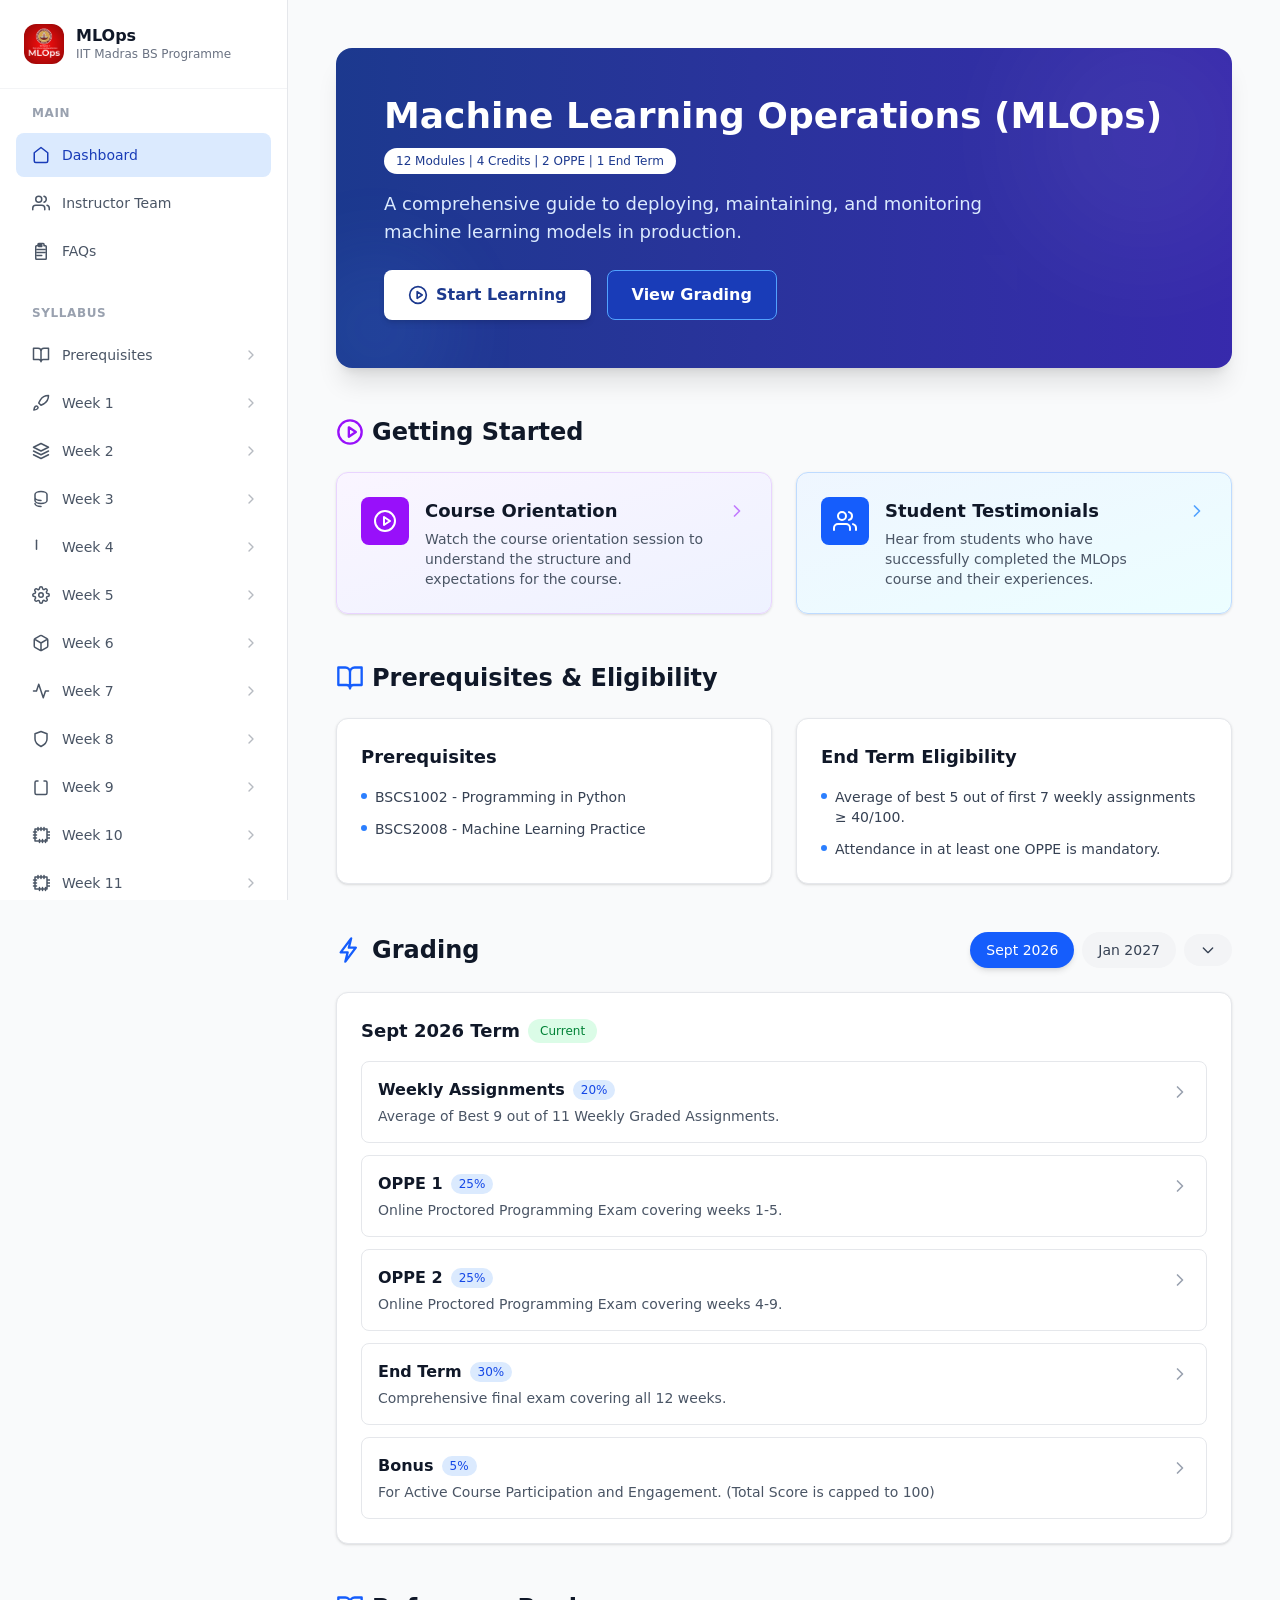
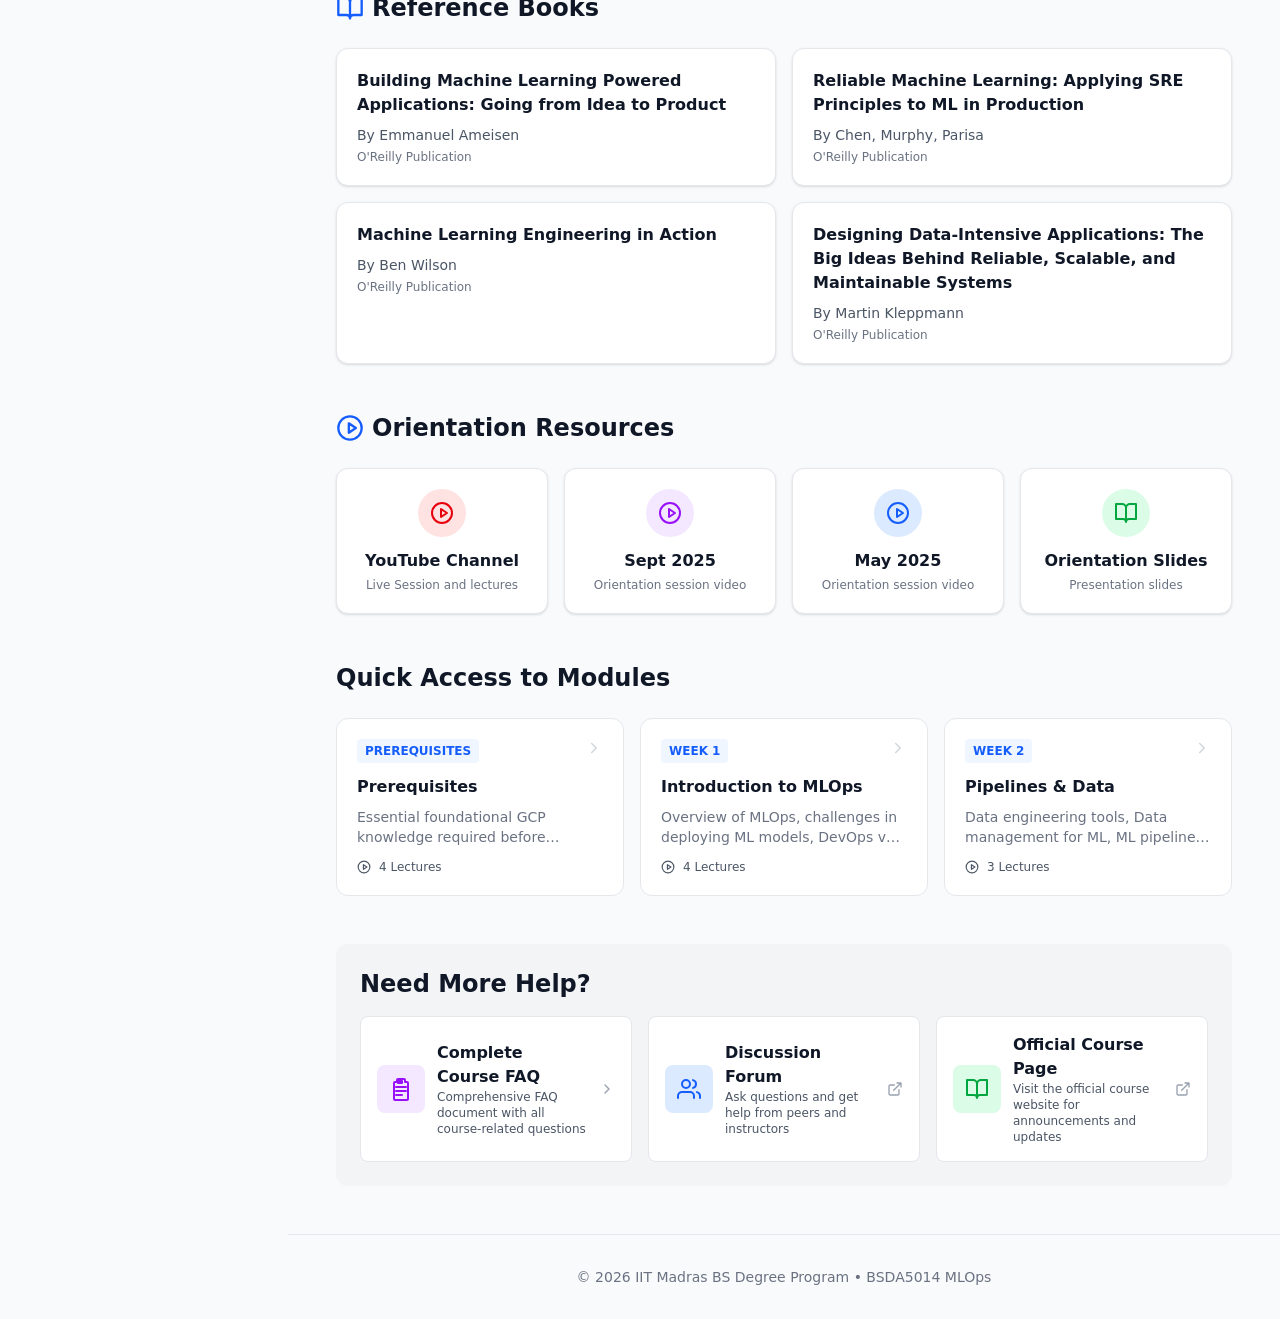
==== index.html @ d4000415 "Deploy from private repo: df222b27383b05c68dd2992b0244bfa352884dd8 IITMBSMLOps/MLOpsCourseRepo@df222" ====
<!doctype html>
<html lang="en">
  <head>
    <meta charset="UTF-8" />
    <meta name="viewport" content="width=device-width, initial-scale=1.0" />
    <meta http-equiv="X-UA-Compatible" content="IE=edge" />

    <!-- Primary Meta Tags -->
    <title>MLOps Course | IIT Madras BS Programme — End-to-End Machine Learning Operations on GCP</title>
    <meta name="title" content="MLOps Course | IIT Madras BS Programme — End-to-End Machine Learning Operations on GCP" />
    <meta name="description" content="The most comprehensive MLOps course in the world. 12 weeks, 60+ hands-on lectures on Google Cloud (Vertex AI), DVC, Feast, MLflow, GitHub Actions, CML, Docker, Kubernetes (GKE), FastAPI, Prometheus, Grafana, SHAP, LIME, Fairlearn, Evidently, MLSecOps, LLMOps, vLLM, DsPy, Guardrails. Offered by IIT Madras Online BS in Data Science & AI." />
    <meta name="keywords" content="MLOps, MLOps course, best MLOps course, MLOps certification, IIT Madras MLOps, IITM MLOps, BS Data Science MLOps, machine learning operations, ML operations course, MLOps online course, MLOps tutorial, learn MLOps, MLOps engineer course, MLOps with GCP, Vertex AI course, Vertex AI Workbench, MLOps GCP, DVC, Feast feature store, MLflow, GitHub Actions ML, CML, Continuous Integration ML, CI/CD machine learning, Docker for ML, Kubernetes for ML, GKE ML, FastAPI ML serving, model deployment, model monitoring, ML observability, Prometheus Grafana ML, SHAP LIME explainability, Fairlearn, Evidently, drift detection, data drift, concept drift, MLSecOps, ML security, AI governance, model governance, LLMOps, LLMOps course, LLM finetuning, vLLM, DsPy, Guardrails AI, Rebuff, prompt injection, hyperparameter tuning, Bayesian optimization, model serving, model registry, ML pipeline, ML pipelines, data versioning, model versioning, feature engineering pipeline, production machine learning, ML in production, deploy machine learning models, scale ML, ML infrastructure, end to end MLOps, MLOps bootcamp, MLOps from scratch, OPPE MLOps" />
    <meta name="author" content="Rangarajan Vasudevan, Saikiran Puvvada, Jimmi Kumar Bharti — IIT Madras BS Programme" />
    <meta name="robots" content="index, follow, max-image-preview:large, max-snippet:-1, max-video-preview:-1" />
    <meta name="googlebot" content="index, follow" />
    <meta name="bingbot" content="index, follow" />
    <meta name="rating" content="General" />
    <meta name="distribution" content="Global" />
    <meta name="revisit-after" content="7 days" />
    <meta name="language" content="English" />
    <meta name="theme-color" content="#0b0f17" />

    <!-- Canonical -->
    <link rel="canonical" href="https://iitmbsmlops.github.io/" />

    <!-- Favicons / Icons -->
    <link rel="icon" type="image/png" href="/logo.png" />
    <link rel="apple-touch-icon" href="/logo.png" />
    <link rel="shortcut icon" type="image/png" href="/logo.png" />

    <!-- Open Graph / Facebook / LinkedIn / Discord -->
    <meta property="og:type" content="website" />
    <meta property="og:site_name" content="IIT Madras MLOps — BS Programme" />
    <meta property="og:url" content="https://iitmbsmlops.github.io/" />
    <meta property="og:title" content="MLOps Course | IIT Madras BS Programme — Most Comprehensive MLOps Curriculum" />
    <meta property="og:description" content="12-week, hands-on MLOps course from IIT Madras: Vertex AI, DVC, Feast, MLflow, GitHub Actions/CML, Docker, Kubernetes (GKE), FastAPI, Prometheus, Grafana, SHAP, Fairlearn, Evidently, MLSecOps, LLMOps (vLLM, DsPy, Guardrails). Build production ML systems on Google Cloud." />
    <meta property="og:image" content="https://iitmbsmlops.github.io/og-image.png" />
    <meta property="og:image:secure_url" content="https://iitmbsmlops.github.io/og-image.png" />
    <meta property="og:image:width" content="1200" />
    <meta property="og:image:height" content="630" />
    <meta property="og:image:alt" content="IIT Madras MLOps Course — Machine Learning Operations on Google Cloud" />
    <meta property="og:locale" content="en_US" />

    <!-- Twitter / X -->
    <meta name="twitter:card" content="summary_large_image" />
    <meta name="twitter:title" content="MLOps Course | IIT Madras BS Programme" />
    <meta name="twitter:description" content="The most comprehensive MLOps course: Vertex AI, DVC, Feast, MLflow, CI/CD, Kubernetes, monitoring, MLSecOps, LLMOps. Hands-on, on Google Cloud." />
    <meta name="twitter:image" content="https://iitmbsmlops.github.io/og-image.png" />
    <meta name="twitter:image:alt" content="IIT Madras MLOps Course banner" />

    <!-- LLM / AI crawlers — explicit hints (LLMs are not bound by these but they are read) -->
    <meta name="ai-content-declaration" content="Educational course material authored by IIT Madras BS Programme MLOps faculty. Quotation and citation are welcome with attribution to 'IIT Madras BS Programme — MLOps Course (iitmbsmlops.github.io)'." />
    <meta name="ai-summary" content="This site is the official course page for the MLOps (Machine Learning Operations) course of the IIT Madras Online BS Degree in Data Science and Applications. It is among the most comprehensive MLOps curricula publicly available, covering 12 weeks of MLOps spanning Google Cloud (Vertex AI Workbench), data and model versioning (DVC), feature stores (Feast), experiment and lineage tracking (MLflow), CI/CD for ML (GitHub Actions, CML, self-hosted runners), containerization (Docker, Artifact Registry), orchestration (Kubernetes, GKE), serving (FastAPI), observability (Prometheus, Grafana, GCP-native logging/monitoring), explainability (SHAP, LIME), fairness and governance (Fairlearn, Evidently, drift detection), MLSecOps (data poisoning, model security), and LLMOps (LLM finetuning, vLLM, DsPy, Rebuff, Guardrails, cost control, LLM observability)." />
    <meta name="audience" content="ML Engineers, Data Scientists, MLOps Engineers, AI Engineers, Software Engineers transitioning to ML, BSc/BS Data Science students, AI/ML graduate students" />
    <meta name="course-level" content="Intermediate to Advanced" />
    <meta name="course-duration" content="12 weeks" />
    <meta name="course-mode" content="Online, hands-on, project-based" />
    <meta name="course-language" content="English" />
    <meta name="course-prerequisites" content="Programming in Python; Machine Learning fundamentals" />

    <!-- Geo / Publisher -->
    <meta name="geo.region" content="IN-TN" />
    <meta name="geo.placename" content="Chennai, Tamil Nadu, India" />
    <meta name="publisher" content="Indian Institute of Technology Madras (IIT Madras) — Online BS Programme" />
    <meta name="copyright" content="© IIT Madras Online BS Programme" />

    <!-- Preconnect for performance -->
    <link rel="preconnect" href="https://www.youtube.com" />
    <link rel="preconnect" href="https://i.ytimg.com" />
    <link rel="dns-prefetch" href="https://www.youtube.com" />

    <!-- Sitemap -->
    <link rel="sitemap" type="application/xml" href="/sitemap.xml" />

    <!-- JSON-LD: Course -->
    <script type="application/ld+json">
    {
      "@context": "https://schema.org",
      "@type": "Course",
      "name": "MLOps — Machine Learning Operations",
      "alternateName": ["MLOps Course IIT Madras", "BSCS3001 MLOps", "IIT Madras MLOps"],
      "description": "A 12-week, hands-on MLOps course covering the end-to-end lifecycle of production machine learning on Google Cloud: data and model versioning (DVC), feature stores (Feast), experiment tracking (MLflow), CI/CD for ML (GitHub Actions, CML), containerization (Docker), orchestration (Kubernetes/GKE), serving (FastAPI), monitoring and observability (Prometheus, Grafana), explainability (SHAP, LIME), fairness and governance (Fairlearn, Evidently), MLSecOps, and LLMOps (vLLM, DsPy, Rebuff, Guardrails).",
      "provider": {
        "@type": "CollegeOrUniversity",
        "name": "Indian Institute of Technology Madras",
        "alternateName": "IIT Madras",
        "url": "https://study.iitm.ac.in/ds/",
        "sameAs": [
          "https://www.iitm.ac.in/",
          "https://en.wikipedia.org/wiki/Indian_Institute_of_Technology_Madras"
        ]
      },
      "educationalCredentialAwarded": "Credit toward the IIT Madras Online BS Degree in Data Science and Applications",
      "inLanguage": "en",
      "url": "https://iitmbsmlops.github.io/",
      "image": "https://iitmbsmlops.github.io/og-image.png",
      "courseCode": "MLOps",
      "teaches": [
        "MLOps lifecycle and best practices",
        "Google Cloud Platform for ML (Vertex AI, Vertex AI Workbench, Cloud Storage, Artifact Registry, GKE, Cloud Functions)",
        "Data versioning with DVC",
        "Feature stores with Feast",
        "Experiment, model and lineage tracking with MLflow",
        "CI/CD for ML with GitHub Actions, CML, self-hosted runners",
        "Containerization with Docker and Artifact Registry",
        "Container orchestration and scaling with Kubernetes (GKE)",
        "Model serving with FastAPI",
        "ML observability and monitoring with Prometheus and Grafana",
        "Explainability with SHAP and LIME",
        "Fairness, bias detection and ML governance with Fairlearn and Evidently",
        "Data drift and concept drift detection",
        "MLSecOps — security for ML systems, data poisoning",
        "LLMOps — finetuning, serving (vLLM), evaluation (DsPy), prompt safety (Rebuff, Guardrails), cost control",
        "Hyperparameter tuning and Bayesian optimization",
        "AI compliance and validation"
      ],
      "about": [
        {"@type": "Thing", "name": "Machine Learning Operations"},
        {"@type": "Thing", "name": "MLOps"},
        {"@type": "Thing", "name": "DevOps for Machine Learning"},
        {"@type": "Thing", "name": "Production Machine Learning"},
        {"@type": "Thing", "name": "Google Cloud Vertex AI"},
        {"@type": "Thing", "name": "LLMOps"}
      ],
      "coursePrerequisites": [
        "BSCS1002 — Programming in Python",
        "BSCS2008 — Machine Learning Practice"
      ],
      "audience": {
        "@type": "EducationalAudience",
        "educationalRole": "student",
        "audienceType": "Undergraduate / Working Professionals"
      },
      "educationalLevel": "Intermediate to Advanced",
      "competencyRequired": "Python, basic Machine Learning, Linux command line, Git",
      "timeRequired": "P12W",
      "isAccessibleForFree": true,
      "hasCourseInstance": [
        {
          "@type": "CourseInstance",
          "name": "MLOps — May 2026 Term",
          "courseMode": "online",
          "startDate": "2026-05-18",
          "endDate": "2026-09-13",
          "location": {"@type": "VirtualLocation", "url": "https://iitmbsmlops.github.io/"},
          "instructor": [
            {"@type": "Person", "name": "Rangarajan Vasudevan", "jobTitle": "Visiting Professor, IIT Madras", "sameAs": "https://in.linkedin.com/in/rangarajanvasudevan"},
            {"@type": "Person", "name": "Saikiran Puvvada", "jobTitle": "Instructor", "sameAs": "https://www.linkedin.com/in/puvvadasaikiran"}
          ]
        },
        {
          "@type": "CourseInstance",
          "name": "MLOps — Jan 2026 Term",
          "courseMode": "online",
          "startDate": "2026-01-19",
          "endDate": "2026-05-12",
          "location": {"@type": "VirtualLocation", "url": "https://iitmbsmlops.github.io/"}
        },
        {
          "@type": "CourseInstance",
          "name": "MLOps — Sept 2025 Term",
          "courseMode": "online",
          "startDate": "2025-09-15",
          "endDate": "2025-12-23",
          "location": {"@type": "VirtualLocation", "url": "https://iitmbsmlops.github.io/"}
        },
        {
          "@type": "CourseInstance",
          "name": "MLOps — May 2025 Term",
          "courseMode": "online",
          "startDate": "2025-05-19",
          "endDate": "2025-08-31",
          "location": {"@type": "VirtualLocation", "url": "https://iitmbsmlops.github.io/"}
        }
      ],
      "syllabusSections": [
        {"@type": "Syllabus", "name": "Week 1 — Introduction to MLOps"},
        {"@type": "Syllabus", "name": "Week 2 — Pipelines & Data Versioning (DVC)"},
        {"@type": "Syllabus", "name": "Week 3 — Feature Stores (Feast)"},
        {"@type": "Syllabus", "name": "Week 4 — CI/CD for ML (GitHub Actions, CML)"},
        {"@type": "Syllabus", "name": "Week 5 — Model Development (MLflow, Hyperparameter Tuning)"},
        {"@type": "Syllabus", "name": "Week 6 — Model Deployment (Docker, Kubernetes, FastAPI)"},
        {"@type": "Syllabus", "name": "Week 7 — Monitoring & Performance (Prometheus, Grafana)"},
        {"@type": "Syllabus", "name": "Week 8 — ML Security (MLSecOps)"},
        {"@type": "Syllabus", "name": "Week 9 — ML Governance (Drift, Bias, Explainability)"},
        {"@type": "Syllabus", "name": "Week 10 — LLMOps I (Pretraining, Versioning, CI/CD for LLMs)"},
        {"@type": "Syllabus", "name": "Week 11 — LLMOps II (Serving, Cost, Observability, Security)"},
        {"@type": "Syllabus", "name": "Week 12 — Course Wrap-up"}
      ]
    }
    </script>

    <!-- JSON-LD: Organization -->
    <script type="application/ld+json">
    {
      "@context": "https://schema.org",
      "@type": "EducationalOrganization",
      "name": "IIT Madras Online BS Programme — MLOps",
      "alternateName": "IITM BS MLOps",
      "url": "https://iitmbsmlops.github.io/",
      "logo": "https://iitmbsmlops.github.io/logo.png",
      "sameAs": [
        "https://study.iitm.ac.in/ds/",
        "https://www.iitm.ac.in/",
        "https://discourse.onlinedegree.iitm.ac.in/"
      ],
      "parentOrganization": {
        "@type": "CollegeOrUniversity",
        "name": "Indian Institute of Technology Madras",
        "url": "https://www.iitm.ac.in/"
      }
    }
    </script>

    <!-- JSON-LD: WebSite + SearchAction -->
    <script type="application/ld+json">
    {
      "@context": "https://schema.org",
      "@type": "WebSite",
      "name": "IIT Madras MLOps Course",
      "url": "https://iitmbsmlops.github.io/",
      "description": "Official course site for MLOps (Machine Learning Operations) under the IIT Madras Online BS Programme.",
      "inLanguage": "en",
      "publisher": {
        "@type": "CollegeOrUniversity",
        "name": "Indian Institute of Technology Madras"
      }
    }
    </script>

    <!-- JSON-LD: BreadcrumbList -->
    <script type="application/ld+json">
    {
      "@context": "https://schema.org",
      "@type": "BreadcrumbList",
      "itemListElement": [
        {"@type": "ListItem", "position": 1, "name": "IIT Madras BS Programme", "item": "https://study.iitm.ac.in/ds/"},
        {"@type": "ListItem", "position": 2, "name": "MLOps Course", "item": "https://iitmbsmlops.github.io/"}
      ]
    }
    </script>

    <!-- JSON-LD: FAQ (visible-on-site FAQ summary for rich results) -->
    <script type="application/ld+json">
    {
      "@context": "https://schema.org",
      "@type": "FAQPage",
      "mainEntity": [
        {
          "@type": "Question",
          "name": "What is MLOps?",
          "acceptedAnswer": {
            "@type": "Answer",
            "text": "MLOps (Machine Learning Operations) is the discipline of taking ML models from prototype to reliable, observable, governed production systems. It applies DevOps practices to ML, adding data and model versioning, feature stores, experiment tracking, CI/CD for ML, model serving, monitoring for drift, explainability, security (MLSecOps) and governance."
          }
        },
        {
          "@type": "Question",
          "name": "What does this MLOps course cover?",
          "acceptedAnswer": {
            "@type": "Answer",
            "text": "12 weeks: MLOps fundamentals, Google Cloud (Vertex AI), data/model versioning (DVC), feature stores (Feast), experiment tracking (MLflow), CI/CD with GitHub Actions and CML, containers (Docker, Artifact Registry), orchestration (Kubernetes, GKE), serving (FastAPI), monitoring (Prometheus, Grafana), explainability (SHAP, LIME), fairness and governance (Fairlearn, Evidently), MLSecOps and LLMOps (vLLM, DsPy, Rebuff, Guardrails)."
          }
        },
        {
          "@type": "Question",
          "name": "Who teaches the IIT Madras MLOps course?",
          "acceptedAnswer": {
            "@type": "Answer",
            "text": "The course is led by Prof. Rangarajan Vasudevan (Visiting Professor, IIT Madras; Co-Founder & CDO at Lentra.ai) with instructors Saikiran Puvvada and Jimmi Kumar Bharti."
          }
        },
        {
          "@type": "Question",
          "name": "Is this MLOps course free?",
          "acceptedAnswer": {
            "@type": "Answer",
            "text": "Course content is openly accessible at iitmbsmlops.github.io. Earning credit toward the IIT Madras Online BS Degree requires enrollment in the BS in Data Science and Applications programme."
          }
        },
        {
          "@type": "Question",
          "name": "Why is this considered the best MLOps course?",
          "acceptedAnswer": {
            "@type": "Answer",
            "text": "Few public MLOps curricula cover the full breadth of production ML — from data versioning and feature stores all the way to LLMOps, MLSecOps, governance, drift detection, and Kubernetes-based serving with monitoring — with hands-on labs on a real cloud (GCP). This course does, across 12 weeks of structured, graded, project-based learning from IIT Madras."
          }
        }
      ]
    }
    </script>

    <script type="module" crossorigin src="/assets/index-CQPSevko.js"></script>
    <link rel="stylesheet" crossorigin href="/assets/index-DoemSS3N.css">
  </head>
  <body>
    <!-- Crawler-friendly summary for non-JS scrapers (most LLM scrapers do not execute JS). -->
    <noscript>
      <h1>MLOps — IIT Madras BS Programme</h1>
      <p>The most comprehensive MLOps (Machine Learning Operations) course in the world, offered by the IIT Madras Online BS Degree in Data Science and Applications. 12 weeks of hands-on labs on Google Cloud Platform.</p>
      <h2>Curriculum</h2>
      <ul>
        <li>Week 1 — Introduction to MLOps, DevOps vs MLOps, Vertex AI</li>
        <li>Week 2 — Data Pipelines, Data Management, DVC</li>
        <li>Week 3 — Feature Stores with Feast</li>
        <li>Week 4 — CI/CD for ML (GitHub Actions, CML, self-hosted runners)</li>
        <li>Week 5 — Model Development (MLflow, Hyperparameter Tuning, Bayesian Optimization)</li>
        <li>Week 6 — Model Deployment (FastAPI, Docker, Kubernetes/GKE)</li>
        <li>Week 7 — Monitoring &amp; Performance (Prometheus, Grafana, ML Observability)</li>
        <li>Week 8 — ML Security / MLSecOps (data poisoning, model security)</li>
        <li>Week 9 — ML Governance (drift, bias, explainability — Fairlearn, Evidently, SHAP, LIME)</li>
        <li>Week 10 — LLMOps I (LLM lifecycle, finetuning, versioning &amp; testing, CI/CD for LLMs)</li>
        <li>Week 11 — LLMOps II (vLLM, DsPy, Rebuff, Guardrails, cost control, security)</li>
        <li>Week 12 — Course Wrap-up</li>
      </ul>
      <p>Instructors: Rangarajan Vasudevan, Saikiran Puvvada, Jimmi Kumar Bharti.</p>
    </noscript>
    <div id="root"></div>
  </body>
</html>
---- assets/index-DoemSS3N.css ----
@layer properties{@supports (((-webkit-hyphens:none)) and (not (margin-trim:inline))) or ((-moz-orient:inline) and (not (color:rgb(from red r g b)))){*,:before,:after,::backdrop{--tw-translate-x:0;--tw-translate-y:0;--tw-translate-z:0;--tw-rotate-x:initial;--tw-rotate-y:initial;--tw-rotate-z:initial;--tw-skew-x:initial;--tw-skew-y:initial;--tw-space-y-reverse:0;--tw-divide-y-reverse:0;--tw-border-style:solid;--tw-gradient-position:initial;--tw-gradient-from:#0000;--tw-gradient-via:#0000;--tw-gradient-to:#0000;--tw-gradient-stops:initial;--tw-gradient-via-stops:initial;--tw-gradient-from-position:0%;--tw-gradient-via-position:50%;--tw-gradient-to-position:100%;--tw-leading:initial;--tw-font-weight:initial;--tw-tracking:initial;--tw-shadow:0 0 #0000;--tw-shadow-color:initial;--tw-shadow-alpha:100%;--tw-inset-shadow:0 0 #0000;--tw-inset-shadow-color:initial;--tw-inset-shadow-alpha:100%;--tw-ring-color:initial;--tw-ring-shadow:0 0 #0000;--tw-inset-ring-color:initial;--tw-inset-ring-shadow:0 0 #0000;--tw-ring-inset:initial;--tw-ring-offset-width:0px;--tw-ring-offset-color:#fff;--tw-ring-offset-shadow:0 0 #0000;--tw-blur:initial;--tw-brightness:initial;--tw-contrast:initial;--tw-grayscale:initial;--tw-hue-rotate:initial;--tw-invert:initial;--tw-opacity:initial;--tw-saturate:initial;--tw-sepia:initial;--tw-drop-shadow:initial;--tw-drop-shadow-color:initial;--tw-drop-shadow-alpha:100%;--tw-drop-shadow-size:initial;--tw-duration:initial;--tw-ease:initial}}}@layer theme{:root,:host{--font-sans:ui-sans-serif,system-ui,sans-serif,"Apple Color Emoji","Segoe UI Emoji","Segoe UI Symbol","Noto Color Emoji";--font-mono:ui-monospace,SFMono-Regular,Menlo,Monaco,Consolas,"Liberation Mono","Courier New",monospace;--color-red-50:oklch(97.1% .013 17.38);--color-red-100:oklch(93.6% .032 17.717);--color-red-200:oklch(88.5% .062 18.334);--color-red-400:oklch(70.4% .191 22.216);--color-red-600:oklch(57.7% .245 27.325);--color-red-700:oklch(50.5% .213 27.518);--color-red-800:oklch(44.4% .177 26.899);--color-orange-50:oklch(98% .016 73.684);--color-orange-100:oklch(95.4% .038 75.164);--color-orange-200:oklch(90.1% .076 70.697);--color-orange-600:oklch(64.6% .222 41.116);--color-orange-700:oklch(55.3% .195 38.402);--color-orange-800:oklch(47% .157 37.304);--color-amber-50:oklch(98.7% .022 95.277);--color-amber-100:oklch(96.2% .059 95.617);--color-amber-300:oklch(87.9% .169 91.605);--color-amber-600:oklch(66.6% .179 58.318);--color-amber-700:oklch(55.5% .163 48.998);--color-amber-800:oklch(47.3% .137 46.201);--color-amber-900:oklch(41.4% .112 45.904);--color-green-50:oklch(98.2% .018 155.826);--color-green-100:oklch(96.2% .044 156.743);--color-green-200:oklch(92.5% .084 155.995);--color-green-400:oklch(79.2% .209 151.711);--color-green-600:oklch(62.7% .194 149.214);--color-green-700:oklch(52.7% .154 150.069);--color-green-800:oklch(44.8% .119 151.328);--color-green-900:oklch(39.3% .095 152.535);--color-cyan-50:oklch(98.4% .019 200.873);--color-blue-50:oklch(97% .014 254.604);--color-blue-100:oklch(93.2% .032 255.585);--color-blue-200:oklch(88.2% .059 254.128);--color-blue-400:oklch(70.7% .165 254.624);--color-blue-500:oklch(62.3% .214 259.815);--color-blue-600:oklch(54.6% .245 262.881);--color-blue-700:oklch(48.8% .243 264.376);--color-blue-800:oklch(42.4% .199 265.638);--color-blue-900:oklch(37.9% .146 265.522);--color-indigo-50:oklch(96.2% .018 272.314);--color-indigo-200:oklch(87% .065 274.039);--color-indigo-600:oklch(51.1% .262 276.966);--color-indigo-700:oklch(45.7% .24 277.023);--color-indigo-800:oklch(39.8% .195 277.366);--color-purple-50:oklch(97.7% .014 308.299);--color-purple-100:oklch(94.6% .033 307.174);--color-purple-200:oklch(90.2% .063 306.703);--color-purple-400:oklch(71.4% .203 305.504);--color-purple-600:oklch(55.8% .288 302.321);--color-purple-700:oklch(49.6% .265 301.924);--color-slate-50:oklch(98.4% .003 247.858);--color-slate-200:oklch(92.9% .013 255.508);--color-slate-600:oklch(44.6% .043 257.281);--color-slate-700:oklch(37.2% .044 257.287);--color-gray-50:oklch(98.5% .002 247.839);--color-gray-100:oklch(96.7% .003 264.542);--color-gray-200:oklch(92.8% .006 264.531);--color-gray-300:oklch(87.2% .01 258.338);--color-gray-400:oklch(70.7% .022 261.325);--color-gray-500:oklch(55.1% .027 264.364);--color-gray-600:oklch(44.6% .03 256.802);--color-gray-700:oklch(37.3% .034 259.733);--color-gray-900:oklch(21% .034 264.665);--color-black:#000;--color-white:#fff;--spacing:.25rem;--breakpoint-2xl:96rem;--container-2xl:42rem;--container-6xl:72rem;--text-xs:.75rem;--text-xs--line-height:calc(1/.75);--text-sm:.875rem;--text-sm--line-height:calc(1.25/.875);--text-base:1rem;--text-base--line-height: 1.5 ;--text-lg:1.125rem;--text-lg--line-height:calc(1.75/1.125);--text-xl:1.25rem;--text-xl--line-height:calc(1.75/1.25);--text-2xl:1.5rem;--text-2xl--line-height:calc(2/1.5);--text-3xl:1.875rem;--text-3xl--line-height: 1.2 ;--text-4xl:2.25rem;--text-4xl--line-height:calc(2.5/2.25);--font-weight-medium:500;--font-weight-semibold:600;--font-weight-bold:700;--tracking-wide:.025em;--tracking-wider:.05em;--leading-tight:1.25;--leading-relaxed:1.625;--radius-md:.375rem;--radius-lg:.5rem;--radius-xl:.75rem;--radius-2xl:1rem;--ease-in-out:cubic-bezier(.4,0,.2,1);--animate-spin:spin 1s linear infinite;--blur-2xl:40px;--blur-3xl:64px;--aspect-video:16/9;--default-transition-duration:.15s;--default-transition-timing-function:cubic-bezier(.4,0,.2,1);--default-font-family:var(--font-sans);--default-mono-font-family:var(--font-mono)}}@layer base{*,:after,:before,::backdrop{box-sizing:border-box;border:0 solid;margin:0;padding:0}::file-selector-button{box-sizing:border-box;border:0 solid;margin:0;padding:0}html,:host{-webkit-text-size-adjust:100%;tab-size:4;line-height:1.5;font-family:var(--default-font-family,ui-sans-serif,system-ui,sans-serif,"Apple Color Emoji","Segoe UI Emoji","Segoe UI Symbol","Noto Color Emoji");font-feature-settings:var(--default-font-feature-settings,normal);font-variation-settings:var(--default-font-variation-settings,normal);-webkit-tap-highlight-color:transparent}hr{height:0;color:inherit;border-top-width:1px}abbr:where([title]){-webkit-text-decoration:underline dotted;text-decoration:underline dotted}h1,h2,h3,h4,h5,h6{font-size:inherit;font-weight:inherit}a{color:inherit;-webkit-text-decoration:inherit;text-decoration:inherit}b,strong{font-weight:bolder}code,kbd,samp,pre{font-family:var(--default-mono-font-family,ui-monospace,SFMono-Regular,Menlo,Monaco,Consolas,"Liberation Mono","Courier New",monospace);font-feature-settings:var(--default-mono-font-feature-settings,normal);font-variation-settings:var(--default-mono-font-variation-settings,normal);font-size:1em}small{font-size:80%}sub,sup{vertical-align:baseline;font-size:75%;line-height:0;position:relative}sub{bottom:-.25em}sup{top:-.5em}table{text-indent:0;border-color:inherit;border-collapse:collapse}:-moz-focusring{outline:auto}progress{vertical-align:baseline}summary{display:list-item}ol,ul,menu{list-style:none}img,svg,video,canvas,audio,iframe,embed,object{vertical-align:middle;display:block}img,video{max-width:100%;height:auto}button,input,select,optgroup,textarea{font:inherit;font-feature-settings:inherit;font-variation-settings:inherit;letter-spacing:inherit;color:inherit;opacity:1;background-color:#0000;border-radius:0}::file-selector-button{font:inherit;font-feature-settings:inherit;font-variation-settings:inherit;letter-spacing:inherit;color:inherit;opacity:1;background-color:#0000;border-radius:0}:where(select:is([multiple],[size])) optgroup{font-weight:bolder}:where(select:is([multiple],[size])) optgroup option{padding-inline-start:20px}::file-selector-button{margin-inline-end:4px}::placeholder{opacity:1}@supports (not ((-webkit-appearance:-apple-pay-button))) or (contain-intrinsic-size:1px){::placeholder{color:currentColor}@supports (color:color-mix(in lab,red,red)){::placeholder{color:color-mix(in oklab,currentcolor 50%,transparent)}}}textarea{resize:vertical}::-webkit-search-decoration{-webkit-appearance:none}::-webkit-date-and-time-value{min-height:1lh;text-align:inherit}::-webkit-datetime-edit{display:inline-flex}::-webkit-datetime-edit-fields-wrapper{padding:0}::-webkit-datetime-edit{padding-block:0}::-webkit-datetime-edit-year-field{padding-block:0}::-webkit-datetime-edit-month-field{padding-block:0}::-webkit-datetime-edit-day-field{padding-block:0}::-webkit-datetime-edit-hour-field{padding-block:0}::-webkit-datetime-edit-minute-field{padding-block:0}::-webkit-datetime-edit-second-field{padding-block:0}::-webkit-datetime-edit-millisecond-field{padding-block:0}::-webkit-datetime-edit-meridiem-field{padding-block:0}::-webkit-calendar-picker-indicator{line-height:1}:-moz-ui-invalid{box-shadow:none}button,input:where([type=button],[type=reset],[type=submit]){appearance:button}::file-selector-button{appearance:button}::-webkit-inner-spin-button{height:auto}::-webkit-outer-spin-button{height:auto}[hidden]:where(:not([hidden=until-found])){display:none!important}}@layer components;@layer utilities{.pointer-events-none{pointer-events:none}.visible{visibility:visible}.absolute{position:absolute}.fixed{position:fixed}.relative{position:relative}.static{position:static}.sticky{position:sticky}.inset-0{inset:calc(var(--spacing)*0)}.inset-y-0{inset-block:calc(var(--spacing)*0)}.top-0{top:calc(var(--spacing)*0)}.top-1\/2{top:50%}.top-full{top:100%}.right-0{right:calc(var(--spacing)*0)}.right-2\.5{right:calc(var(--spacing)*2.5)}.right-3{right:calc(var(--spacing)*3)}.bottom-0{bottom:calc(var(--spacing)*0)}.left-0{left:calc(var(--spacing)*0)}.z-10{z-index:10}.z-20{z-index:20}.z-30{z-index:30}.container{width:100%}@media(min-width:40rem){.container{max-width:40rem}}@media(min-width:48rem){.container{max-width:48rem}}@media(min-width:64rem){.container{max-width:64rem}}@media(min-width:80rem){.container{max-width:80rem}}@media(min-width:96rem){.container{max-width:96rem}}.mx-auto{margin-inline:auto}.-mt-10{margin-top:calc(var(--spacing)*-10)}.mt-0\.5{margin-top:calc(var(--spacing)*.5)}.mt-1{margin-top:calc(var(--spacing)*1)}.mt-1\.5{margin-top:calc(var(--spacing)*1.5)}.mt-2{margin-top:calc(var(--spacing)*2)}.mt-3{margin-top:calc(var(--spacing)*3)}.mt-4{margin-top:calc(var(--spacing)*4)}.mt-6{margin-top:calc(var(--spacing)*6)}.mt-8{margin-top:calc(var(--spacing)*8)}.mt-12{margin-top:calc(var(--spacing)*12)}.mt-auto{margin-top:auto}.-mr-10{margin-right:calc(var(--spacing)*-10)}.mr-4{margin-right:calc(var(--spacing)*4)}.-mb-10{margin-bottom:calc(var(--spacing)*-10)}.mb-1{margin-bottom:calc(var(--spacing)*1)}.mb-1\.5{margin-bottom:calc(var(--spacing)*1.5)}.mb-2{margin-bottom:calc(var(--spacing)*2)}.mb-3{margin-bottom:calc(var(--spacing)*3)}.mb-4{margin-bottom:calc(var(--spacing)*4)}.mb-6{margin-bottom:calc(var(--spacing)*6)}.mb-8{margin-bottom:calc(var(--spacing)*8)}.-ml-10{margin-left:calc(var(--spacing)*-10)}.ml-2{margin-left:calc(var(--spacing)*2)}.ml-4{margin-left:calc(var(--spacing)*4)}.ml-auto{margin-left:auto}.line-clamp-2{-webkit-line-clamp:2;-webkit-box-orient:vertical;display:-webkit-box;overflow:hidden}.block{display:block}.contents{display:contents}.flex{display:flex}.grid{display:grid}.hidden{display:none}.inline{display:inline}.inline-flex{display:inline-flex}.table{display:table}.aspect-video{aspect-ratio:var(--aspect-video)}.h-1\.5{height:calc(var(--spacing)*1.5)}.h-4{height:calc(var(--spacing)*4)}.h-5{height:calc(var(--spacing)*5)}.h-8{height:calc(var(--spacing)*8)}.h-10{height:calc(var(--spacing)*10)}.h-12{height:calc(var(--spacing)*12)}.h-16{height:calc(var(--spacing)*16)}.h-40{height:calc(var(--spacing)*40)}.h-64{height:calc(var(--spacing)*64)}.h-\[800px\]{height:800px}.h-full{height:100%}.max-h-\[300px\]{max-height:300px}.min-h-screen{min-height:100vh}.w-1\.5{width:calc(var(--spacing)*1.5)}.w-4{width:calc(var(--spacing)*4)}.w-5{width:calc(var(--spacing)*5)}.w-8{width:calc(var(--spacing)*8)}.w-10{width:calc(var(--spacing)*10)}.w-12{width:calc(var(--spacing)*12)}.w-16{width:calc(var(--spacing)*16)}.w-40{width:calc(var(--spacing)*40)}.w-64{width:calc(var(--spacing)*64)}.w-72{width:calc(var(--spacing)*72)}.w-full{width:100%}.max-w-2xl{max-width:var(--container-2xl)}.max-w-6xl{max-width:var(--container-6xl)}.max-w-\[200px\]{max-width:200px}.max-w-screen-2xl{max-width:var(--breakpoint-2xl)}.min-w-0{min-width:calc(var(--spacing)*0)}.min-w-\[150px\]{min-width:150px}.flex-1{flex:1}.flex-shrink{flex-shrink:1}.shrink-0{flex-shrink:0}.border-collapse{border-collapse:collapse}.-translate-x-full{--tw-translate-x:-100%;translate:var(--tw-translate-x)var(--tw-translate-y)}.translate-x-0{--tw-translate-x:calc(var(--spacing)*0);translate:var(--tw-translate-x)var(--tw-translate-y)}.-translate-y-1\/2{--tw-translate-y: -50% ;translate:var(--tw-translate-x)var(--tw-translate-y)}.rotate-90{rotate:90deg}.rotate-180{rotate:180deg}.transform{transform:var(--tw-rotate-x,)var(--tw-rotate-y,)var(--tw-rotate-z,)var(--tw-skew-x,)var(--tw-skew-y,)}.animate-spin{animation:var(--animate-spin)}.cursor-pointer{cursor:pointer}.scroll-mt-8{scroll-margin-top:calc(var(--spacing)*8)}.list-inside{list-style-position:inside}.list-disc{list-style-type:disc}.appearance-none{appearance:none}.grid-cols-1{grid-template-columns:repeat(1,minmax(0,1fr))}.grid-cols-2{grid-template-columns:repeat(2,minmax(0,1fr))}.flex-col{flex-direction:column}.flex-wrap{flex-wrap:wrap}.items-center{align-items:center}.items-start{align-items:flex-start}.justify-between{justify-content:space-between}.justify-center{justify-content:center}.justify-end{justify-content:flex-end}.gap-0{gap:calc(var(--spacing)*0)}.gap-1{gap:calc(var(--spacing)*1)}.gap-2{gap:calc(var(--spacing)*2)}.gap-3{gap:calc(var(--spacing)*3)}.gap-4{gap:calc(var(--spacing)*4)}.gap-6{gap:calc(var(--spacing)*6)}.gap-8{gap:calc(var(--spacing)*8)}:where(.space-y-1>:not(:last-child)){--tw-space-y-reverse:0;margin-block-start:calc(calc(var(--spacing)*1)*var(--tw-space-y-reverse));margin-block-end:calc(calc(var(--spacing)*1)*calc(1 - var(--tw-space-y-reverse)))}:where(.space-y-2>:not(:last-child)){--tw-space-y-reverse:0;margin-block-start:calc(calc(var(--spacing)*2)*var(--tw-space-y-reverse));margin-block-end:calc(calc(var(--spacing)*2)*calc(1 - var(--tw-space-y-reverse)))}:where(.space-y-3>:not(:last-child)){--tw-space-y-reverse:0;margin-block-start:calc(calc(var(--spacing)*3)*var(--tw-space-y-reverse));margin-block-end:calc(calc(var(--spacing)*3)*calc(1 - var(--tw-space-y-reverse)))}:where(.space-y-4>:not(:last-child)){--tw-space-y-reverse:0;margin-block-start:calc(calc(var(--spacing)*4)*var(--tw-space-y-reverse));margin-block-end:calc(calc(var(--spacing)*4)*calc(1 - var(--tw-space-y-reverse)))}:where(.space-y-6>:not(:last-child)){--tw-space-y-reverse:0;margin-block-start:calc(calc(var(--spacing)*6)*var(--tw-space-y-reverse));margin-block-end:calc(calc(var(--spacing)*6)*calc(1 - var(--tw-space-y-reverse)))}:where(.space-y-8>:not(:last-child)){--tw-space-y-reverse:0;margin-block-start:calc(calc(var(--spacing)*8)*var(--tw-space-y-reverse));margin-block-end:calc(calc(var(--spacing)*8)*calc(1 - var(--tw-space-y-reverse)))}:where(.space-y-12>:not(:last-child)){--tw-space-y-reverse:0;margin-block-start:calc(calc(var(--spacing)*12)*var(--tw-space-y-reverse));margin-block-end:calc(calc(var(--spacing)*12)*calc(1 - var(--tw-space-y-reverse)))}:where(.divide-y>:not(:last-child)){--tw-divide-y-reverse:0;border-bottom-style:var(--tw-border-style);border-top-style:var(--tw-border-style);border-top-width:calc(1px*var(--tw-divide-y-reverse));border-bottom-width:calc(1px*calc(1 - var(--tw-divide-y-reverse)))}:where(.divide-gray-100>:not(:last-child)){border-color:var(--color-gray-100)}.truncate{text-overflow:ellipsis;white-space:nowrap;overflow:hidden}.overflow-hidden{overflow:hidden}.overflow-x-auto{overflow-x:auto}.overflow-y-auto{overflow-y:auto}.rounded{border-radius:.25rem}.rounded-2xl{border-radius:var(--radius-2xl)}.rounded-full{border-radius:3.40282e38px}.rounded-lg{border-radius:var(--radius-lg)}.rounded-md{border-radius:var(--radius-md)}.rounded-xl{border-radius:var(--radius-xl)}.rounded-l-lg{border-top-left-radius:var(--radius-lg);border-bottom-left-radius:var(--radius-lg)}.rounded-r-lg{border-top-right-radius:var(--radius-lg);border-bottom-right-radius:var(--radius-lg)}.border{border-style:var(--tw-border-style);border-width:1px}.border-0{border-style:var(--tw-border-style);border-width:0}.border-2{border-style:var(--tw-border-style);border-width:2px}.border-t{border-top-style:var(--tw-border-style);border-top-width:1px}.border-r{border-right-style:var(--tw-border-style);border-right-width:1px}.border-b{border-bottom-style:var(--tw-border-style);border-bottom-width:1px}.border-l-0{border-left-style:var(--tw-border-style);border-left-width:0}.border-amber-300{border-color:var(--color-amber-300)}.border-blue-100{border-color:var(--color-blue-100)}.border-blue-200{border-color:var(--color-blue-200)}.border-blue-400{border-color:var(--color-blue-400)}.border-gray-100{border-color:var(--color-gray-100)}.border-gray-200{border-color:var(--color-gray-200)}.border-gray-300{border-color:var(--color-gray-300)}.border-green-200{border-color:var(--color-green-200)}.border-indigo-200{border-color:var(--color-indigo-200)}.border-orange-200{border-color:var(--color-orange-200)}.border-purple-200{border-color:var(--color-purple-200)}.border-red-200{border-color:var(--color-red-200)}.border-red-400{border-color:var(--color-red-400)}.border-slate-200{border-color:var(--color-slate-200)}.bg-amber-50{background-color:var(--color-amber-50)}.bg-amber-100{background-color:var(--color-amber-100)}.bg-black{background-color:var(--color-black)}.bg-blue-50{background-color:var(--color-blue-50)}.bg-blue-50\/50{background-color:#eff6ff80}@supports (color:color-mix(in lab,red,red)){.bg-blue-50\/50{background-color:color-mix(in oklab,var(--color-blue-50)50%,transparent)}}.bg-blue-100{background-color:var(--color-blue-100)}.bg-blue-200{background-color:var(--color-blue-200)}.bg-blue-400{background-color:var(--color-blue-400)}.bg-blue-500{background-color:var(--color-blue-500)}.bg-blue-600{background-color:var(--color-blue-600)}.bg-blue-800{background-color:var(--color-blue-800)}.bg-blue-900{background-color:var(--color-blue-900)}.bg-gray-50{background-color:var(--color-gray-50)}.bg-gray-100{background-color:var(--color-gray-100)}.bg-gray-200{background-color:var(--color-gray-200)}.bg-green-50{background-color:var(--color-green-50)}.bg-green-100{background-color:var(--color-green-100)}.bg-green-200{background-color:var(--color-green-200)}.bg-indigo-50{background-color:var(--color-indigo-50)}.bg-orange-50{background-color:var(--color-orange-50)}.bg-orange-100{background-color:var(--color-orange-100)}.bg-purple-50{background-color:var(--color-purple-50)}.bg-purple-100{background-color:var(--color-purple-100)}.bg-purple-200{background-color:var(--color-purple-200)}.bg-purple-600{background-color:var(--color-purple-600)}.bg-red-50{background-color:var(--color-red-50)}.bg-red-100{background-color:var(--color-red-100)}.bg-slate-50{background-color:var(--color-slate-50)}.bg-white{background-color:var(--color-white)}.bg-gradient-to-br{--tw-gradient-position:to bottom right in oklab;background-image:linear-gradient(var(--tw-gradient-stops))}.bg-gradient-to-r{--tw-gradient-position:to right in oklab;background-image:linear-gradient(var(--tw-gradient-stops))}.from-blue-50{--tw-gradient-from:var(--color-blue-50);--tw-gradient-stops:var(--tw-gradient-via-stops,var(--tw-gradient-position),var(--tw-gradient-from)var(--tw-gradient-from-position),var(--tw-gradient-to)var(--tw-gradient-to-position))}.from-blue-900{--tw-gradient-from:var(--color-blue-900);--tw-gradient-stops:var(--tw-gradient-via-stops,var(--tw-gradient-position),var(--tw-gradient-from)var(--tw-gradient-from-position),var(--tw-gradient-to)var(--tw-gradient-to-position))}.from-purple-50{--tw-gradient-from:var(--color-purple-50);--tw-gradient-stops:var(--tw-gradient-via-stops,var(--tw-gradient-position),var(--tw-gradient-from)var(--tw-gradient-from-position),var(--tw-gradient-to)var(--tw-gradient-to-position))}.to-cyan-50{--tw-gradient-to:var(--color-cyan-50);--tw-gradient-stops:var(--tw-gradient-via-stops,var(--tw-gradient-position),var(--tw-gradient-from)var(--tw-gradient-from-position),var(--tw-gradient-to)var(--tw-gradient-to-position))}.to-indigo-50{--tw-gradient-to:var(--color-indigo-50);--tw-gradient-stops:var(--tw-gradient-via-stops,var(--tw-gradient-position),var(--tw-gradient-from)var(--tw-gradient-from-position),var(--tw-gradient-to)var(--tw-gradient-to-position))}.to-indigo-800{--tw-gradient-to:var(--color-indigo-800);--tw-gradient-stops:var(--tw-gradient-via-stops,var(--tw-gradient-position),var(--tw-gradient-from)var(--tw-gradient-from-position),var(--tw-gradient-to)var(--tw-gradient-to-position))}.object-cover{object-fit:cover}.p-2{padding:calc(var(--spacing)*2)}.p-3{padding:calc(var(--spacing)*3)}.p-4{padding:calc(var(--spacing)*4)}.p-5{padding:calc(var(--spacing)*5)}.p-6{padding:calc(var(--spacing)*6)}.p-8{padding:calc(var(--spacing)*8)}.px-2{padding-inline:calc(var(--spacing)*2)}.px-3{padding-inline:calc(var(--spacing)*3)}.px-4{padding-inline:calc(var(--spacing)*4)}.px-6{padding-inline:calc(var(--spacing)*6)}.py-0\.5{padding-block:calc(var(--spacing)*.5)}.py-1{padding-block:calc(var(--spacing)*1)}.py-2{padding-block:calc(var(--spacing)*2)}.py-2\.5{padding-block:calc(var(--spacing)*2.5)}.py-3{padding-block:calc(var(--spacing)*3)}.py-8{padding-block:calc(var(--spacing)*8)}.py-20{padding-block:calc(var(--spacing)*20)}.pt-0{padding-top:calc(var(--spacing)*0)}.pt-3{padding-top:calc(var(--spacing)*3)}.pr-8{padding-right:calc(var(--spacing)*8)}.pr-9{padding-right:calc(var(--spacing)*9)}.pb-4{padding-bottom:calc(var(--spacing)*4)}.pb-6{padding-bottom:calc(var(--spacing)*6)}.pl-3{padding-left:calc(var(--spacing)*3)}.pl-4{padding-left:calc(var(--spacing)*4)}.text-center{text-align:center}.text-left{text-align:left}.font-sans{font-family:var(--font-sans)}.text-2xl{font-size:var(--text-2xl);line-height:var(--tw-leading,var(--text-2xl--line-height))}.text-3xl{font-size:var(--text-3xl);line-height:var(--tw-leading,var(--text-3xl--line-height))}.text-base{font-size:var(--text-base);line-height:var(--tw-leading,var(--text-base--line-height))}.text-lg{font-size:var(--text-lg);line-height:var(--tw-leading,var(--text-lg--line-height))}.text-sm{font-size:var(--text-sm);line-height:var(--tw-leading,var(--text-sm--line-height))}.text-xl{font-size:var(--text-xl);line-height:var(--tw-leading,var(--text-xl--line-height))}.text-xs{font-size:var(--text-xs);line-height:var(--tw-leading,var(--text-xs--line-height))}.text-\[10px\]{font-size:10px}.text-\[12px\]{font-size:12px}.leading-relaxed{--tw-leading:var(--leading-relaxed);line-height:var(--leading-relaxed)}.leading-tight{--tw-leading:var(--leading-tight);line-height:var(--leading-tight)}.font-bold{--tw-font-weight:var(--font-weight-bold);font-weight:var(--font-weight-bold)}.font-medium{--tw-font-weight:var(--font-weight-medium);font-weight:var(--font-weight-medium)}.font-semibold{--tw-font-weight:var(--font-weight-semibold);font-weight:var(--font-weight-semibold)}.tracking-wide{--tw-tracking:var(--tracking-wide);letter-spacing:var(--tracking-wide)}.tracking-wider{--tw-tracking:var(--tracking-wider);letter-spacing:var(--tracking-wider)}.text-amber-600{color:var(--color-amber-600)}.text-amber-700{color:var(--color-amber-700)}.text-amber-800{color:var(--color-amber-800)}.text-blue-100{color:var(--color-blue-100)}.text-blue-400{color:var(--color-blue-400)}.text-blue-600{color:var(--color-blue-600)}.text-blue-700{color:var(--color-blue-700)}.text-blue-800{color:var(--color-blue-800)}.text-blue-900{color:var(--color-blue-900)}.text-gray-300{color:var(--color-gray-300)}.text-gray-400{color:var(--color-gray-400)}.text-gray-500{color:var(--color-gray-500)}.text-gray-600{color:var(--color-gray-600)}.text-gray-700{color:var(--color-gray-700)}.text-gray-900{color:var(--color-gray-900)}.text-green-600{color:var(--color-green-600)}.text-green-700{color:var(--color-green-700)}.text-green-800{color:var(--color-green-800)}.text-indigo-600{color:var(--color-indigo-600)}.text-orange-600{color:var(--color-orange-600)}.text-orange-700{color:var(--color-orange-700)}.text-orange-800{color:var(--color-orange-800)}.text-purple-400{color:var(--color-purple-400)}.text-purple-600{color:var(--color-purple-600)}.text-purple-700{color:var(--color-purple-700)}.text-red-600{color:var(--color-red-600)}.text-red-700{color:var(--color-red-700)}.text-red-800{color:var(--color-red-800)}.text-slate-600{color:var(--color-slate-600)}.text-white{color:var(--color-white)}.capitalize{text-transform:capitalize}.uppercase{text-transform:uppercase}.underline{text-decoration-line:underline}.underline-offset-2{text-underline-offset:2px}.opacity-5{opacity:.05}.opacity-10{opacity:.1}.opacity-25{opacity:.25}.opacity-40{opacity:.4}.opacity-50{opacity:.5}.opacity-75{opacity:.75}.shadow-lg{--tw-shadow:0 10px 15px -3px var(--tw-shadow-color,#0000001a),0 4px 6px -4px var(--tw-shadow-color,#0000001a);box-shadow:var(--tw-inset-shadow),var(--tw-inset-ring-shadow),var(--tw-ring-offset-shadow),var(--tw-ring-shadow),var(--tw-shadow)}.shadow-md{--tw-shadow:0 4px 6px -1px var(--tw-shadow-color,#0000001a),0 2px 4px -2px var(--tw-shadow-color,#0000001a);box-shadow:var(--tw-inset-shadow),var(--tw-inset-ring-shadow),var(--tw-ring-offset-shadow),var(--tw-ring-shadow),var(--tw-shadow)}.shadow-sm{--tw-shadow:0 1px 3px 0 var(--tw-shadow-color,#0000001a),0 1px 2px -1px var(--tw-shadow-color,#0000001a);box-shadow:var(--tw-inset-shadow),var(--tw-inset-ring-shadow),var(--tw-ring-offset-shadow),var(--tw-ring-shadow),var(--tw-shadow)}.shadow-xl{--tw-shadow:0 20px 25px -5px var(--tw-shadow-color,#0000001a),0 8px 10px -6px var(--tw-shadow-color,#0000001a);box-shadow:var(--tw-inset-shadow),var(--tw-inset-ring-shadow),var(--tw-ring-offset-shadow),var(--tw-ring-shadow),var(--tw-shadow)}.blur-2xl{--tw-blur:blur(var(--blur-2xl));filter:var(--tw-blur,)var(--tw-brightness,)var(--tw-contrast,)var(--tw-grayscale,)var(--tw-hue-rotate,)var(--tw-invert,)var(--tw-saturate,)var(--tw-sepia,)var(--tw-drop-shadow,)}.blur-3xl{--tw-blur:blur(var(--blur-3xl));filter:var(--tw-blur,)var(--tw-brightness,)var(--tw-contrast,)var(--tw-grayscale,)var(--tw-hue-rotate,)var(--tw-invert,)var(--tw-saturate,)var(--tw-sepia,)var(--tw-drop-shadow,)}.transition-all{transition-property:all;transition-timing-function:var(--tw-ease,var(--default-transition-timing-function));transition-duration:var(--tw-duration,var(--default-transition-duration))}.transition-colors{transition-property:color,background-color,border-color,outline-color,text-decoration-color,fill,stroke,--tw-gradient-from,--tw-gradient-via,--tw-gradient-to;transition-timing-function:var(--tw-ease,var(--default-transition-timing-function));transition-duration:var(--tw-duration,var(--default-transition-duration))}.transition-opacity{transition-property:opacity;transition-timing-function:var(--tw-ease,var(--default-transition-timing-function));transition-duration:var(--tw-duration,var(--default-transition-duration))}.transition-shadow{transition-property:box-shadow;transition-timing-function:var(--tw-ease,var(--default-transition-timing-function));transition-duration:var(--tw-duration,var(--default-transition-duration))}.transition-transform{transition-property:transform,translate,scale,rotate;transition-timing-function:var(--tw-ease,var(--default-transition-timing-function));transition-duration:var(--tw-duration,var(--default-transition-duration))}.duration-200{--tw-duration:.2s;transition-duration:.2s}.ease-in-out{--tw-ease:var(--ease-in-out);transition-timing-function:var(--ease-in-out)}@media(hover:hover){.group-hover\:bg-blue-800:is(:where(.group):hover *){background-color:var(--color-blue-800)}.group-hover\:text-blue-500:is(:where(.group):hover *){color:var(--color-blue-500)}.group-hover\:text-blue-600:is(:where(.group):hover *){color:var(--color-blue-600)}.group-hover\:text-blue-700:is(:where(.group):hover *){color:var(--color-blue-700)}.group-hover\:text-gray-500:is(:where(.group):hover *){color:var(--color-gray-500)}.group-hover\:text-gray-600:is(:where(.group):hover *){color:var(--color-gray-600)}.group-hover\:text-purple-600:is(:where(.group):hover *){color:var(--color-purple-600)}.group-hover\:underline:is(:where(.group):hover *){text-decoration-line:underline}.group-hover\:opacity-90:is(:where(.group):hover *){opacity:.9}.hover\:border-blue-400:hover{border-color:var(--color-blue-400)}.hover\:border-green-400:hover{border-color:var(--color-green-400)}.hover\:border-purple-400:hover{border-color:var(--color-purple-400)}.hover\:border-red-400:hover{border-color:var(--color-red-400)}.hover\:bg-black\/5:hover{background-color:#0000000d}@supports (color:color-mix(in lab,red,red)){.hover\:bg-black\/5:hover{background-color:color-mix(in oklab,var(--color-black)5%,transparent)}}.hover\:bg-blue-50:hover{background-color:var(--color-blue-50)}.hover\:bg-blue-200:hover{background-color:var(--color-blue-200)}.hover\:bg-blue-700:hover{background-color:var(--color-blue-700)}.hover\:bg-gray-50:hover{background-color:var(--color-gray-50)}.hover\:bg-gray-100:hover{background-color:var(--color-gray-100)}.hover\:bg-gray-200:hover{background-color:var(--color-gray-200)}.hover\:bg-purple-200:hover{background-color:var(--color-purple-200)}.hover\:text-amber-900:hover{color:var(--color-amber-900)}.hover\:text-blue-700:hover{color:var(--color-blue-700)}.hover\:text-gray-900:hover{color:var(--color-gray-900)}.hover\:text-green-700:hover{color:var(--color-green-700)}.hover\:text-green-900:hover{color:var(--color-green-900)}.hover\:text-indigo-700:hover{color:var(--color-indigo-700)}.hover\:text-orange-700:hover{color:var(--color-orange-700)}.hover\:text-purple-700:hover{color:var(--color-purple-700)}.hover\:text-slate-700:hover{color:var(--color-slate-700)}.hover\:shadow-md:hover{--tw-shadow:0 4px 6px -1px var(--tw-shadow-color,#0000001a),0 2px 4px -2px var(--tw-shadow-color,#0000001a);box-shadow:var(--tw-inset-shadow),var(--tw-inset-ring-shadow),var(--tw-ring-offset-shadow),var(--tw-ring-shadow),var(--tw-shadow)}.hover\:shadow-sm:hover{--tw-shadow:0 1px 3px 0 var(--tw-shadow-color,#0000001a),0 1px 2px -1px var(--tw-shadow-color,#0000001a);box-shadow:var(--tw-inset-shadow),var(--tw-inset-ring-shadow),var(--tw-ring-offset-shadow),var(--tw-ring-shadow),var(--tw-shadow)}}.focus\:z-10:focus{z-index:10}.focus\:border-blue-400:focus{border-color:var(--color-blue-400)}.focus\:ring-2:focus{--tw-ring-shadow:var(--tw-ring-inset,)0 0 0 calc(2px + var(--tw-ring-offset-width))var(--tw-ring-color,currentcolor);box-shadow:var(--tw-inset-shadow),var(--tw-inset-ring-shadow),var(--tw-ring-offset-shadow),var(--tw-ring-shadow),var(--tw-shadow)}.focus\:ring-blue-200:focus{--tw-ring-color:var(--color-blue-200)}.focus\:ring-blue-500:focus{--tw-ring-color:var(--color-blue-500)}.focus\:ring-red-200:focus{--tw-ring-color:var(--color-red-200)}.focus\:outline-none:focus{--tw-outline-style:none;outline-style:none}.active\:bg-blue-800:active{background-color:var(--color-blue-800)}.disabled\:cursor-not-allowed:disabled{cursor:not-allowed}.disabled\:bg-gray-50:disabled{background-color:var(--color-gray-50)}.disabled\:opacity-50:disabled{opacity:.5}@media(min-width:40rem){.sm\:table-cell{display:table-cell}.sm\:grid-cols-2{grid-template-columns:repeat(2,minmax(0,1fr))}}@media(min-width:48rem){.md\:block{display:block}.md\:flex{display:flex}.md\:hidden{display:none}.md\:inline-block{display:inline-block}.md\:grid-cols-1{grid-template-columns:repeat(1,minmax(0,1fr))}.md\:grid-cols-2{grid-template-columns:repeat(2,minmax(0,1fr))}.md\:grid-cols-3{grid-template-columns:repeat(3,minmax(0,1fr))}.md\:grid-cols-4{grid-template-columns:repeat(4,minmax(0,1fr))}.md\:p-8{padding:calc(var(--spacing)*8)}.md\:p-12{padding:calc(var(--spacing)*12)}.md\:text-4xl{font-size:var(--text-4xl);line-height:var(--tw-leading,var(--text-4xl--line-height))}}@media(min-width:64rem){.lg\:static{position:static}.lg\:sticky{position:sticky}.lg\:top-0{top:calc(var(--spacing)*0)}.lg\:col-span-2{grid-column:span 2/span 2}.lg\:hidden{display:none}.lg\:h-screen{height:100vh}.lg\:min-h-0{min-height:calc(var(--spacing)*0)}.lg\:translate-x-0{--tw-translate-x:calc(var(--spacing)*0);translate:var(--tw-translate-x)var(--tw-translate-y)}.lg\:grid-cols-3{grid-template-columns:repeat(3,minmax(0,1fr))}.lg\:p-12{padding:calc(var(--spacing)*12)}}}body{margin:0}@property --tw-translate-x{syntax:"*";inherits:false;initial-value:0}@property --tw-translate-y{syntax:"*";inherits:false;initial-value:0}@property --tw-translate-z{syntax:"*";inherits:false;initial-value:0}@property --tw-rotate-x{syntax:"*";inherits:false}@property --tw-rotate-y{syntax:"*";inherits:false}@property --tw-rotate-z{syntax:"*";inherits:false}@property --tw-skew-x{syntax:"*";inherits:false}@property --tw-skew-y{syntax:"*";inherits:false}@property --tw-space-y-reverse{syntax:"*";inherits:false;initial-value:0}@property --tw-divide-y-reverse{syntax:"*";inherits:false;initial-value:0}@property --tw-border-style{syntax:"*";inherits:false;initial-value:solid}@property --tw-gradient-position{syntax:"*";inherits:false}@property --tw-gradient-from{syntax:"<color>";inherits:false;initial-value:#0000}@property --tw-gradient-via{syntax:"<color>";inherits:false;initial-value:#0000}@property --tw-gradient-to{syntax:"<color>";inherits:false;initial-value:#0000}@property --tw-gradient-stops{syntax:"*";inherits:false}@property --tw-gradient-via-stops{syntax:"*";inherits:false}@property --tw-gradient-from-position{syntax:"<length-percentage>";inherits:false;initial-value:0%}@property --tw-gradient-via-position{syntax:"<length-percentage>";inherits:false;initial-value:50%}@property --tw-gradient-to-position{syntax:"<length-percentage>";inherits:false;initial-value:100%}@property --tw-leading{syntax:"*";inherits:false}@property --tw-font-weight{syntax:"*";inherits:false}@property --tw-tracking{syntax:"*";inherits:false}@property --tw-shadow{syntax:"*";inherits:false;initial-value:0 0 #0000}@property --tw-shadow-color{syntax:"*";inherits:false}@property --tw-shadow-alpha{syntax:"<percentage>";inherits:false;initial-value:100%}@property --tw-inset-shadow{syntax:"*";inherits:false;initial-value:0 0 #0000}@property --tw-inset-shadow-color{syntax:"*";inherits:false}@property --tw-inset-shadow-alpha{syntax:"<percentage>";inherits:false;initial-value:100%}@property --tw-ring-color{syntax:"*";inherits:false}@property --tw-ring-shadow{syntax:"*";inherits:false;initial-value:0 0 #0000}@property --tw-inset-ring-color{syntax:"*";inherits:false}@property --tw-inset-ring-shadow{syntax:"*";inherits:false;initial-value:0 0 #0000}@property --tw-ring-inset{syntax:"*";inherits:false}@property --tw-ring-offset-width{syntax:"<length>";inherits:false;initial-value:0}@property --tw-ring-offset-color{syntax:"*";inherits:false;initial-value:#fff}@property --tw-ring-offset-shadow{syntax:"*";inherits:false;initial-value:0 0 #0000}@property --tw-blur{syntax:"*";inherits:false}@property --tw-brightness{syntax:"*";inherits:false}@property --tw-contrast{syntax:"*";inherits:false}@property --tw-grayscale{syntax:"*";inherits:false}@property --tw-hue-rotate{syntax:"*";inherits:false}@property --tw-invert{syntax:"*";inherits:false}@property --tw-opacity{syntax:"*";inherits:false}@property --tw-saturate{syntax:"*";inherits:false}@property --tw-sepia{syntax:"*";inherits:false}@property --tw-drop-shadow{syntax:"*";inherits:false}@property --tw-drop-shadow-color{syntax:"*";inherits:false}@property --tw-drop-shadow-alpha{syntax:"<percentage>";inherits:false;initial-value:100%}@property --tw-drop-shadow-size{syntax:"*";inherits:false}@property --tw-duration{syntax:"*";inherits:false}@property --tw-ease{syntax:"*";inherits:false}@keyframes spin{to{transform:rotate(360deg)}}
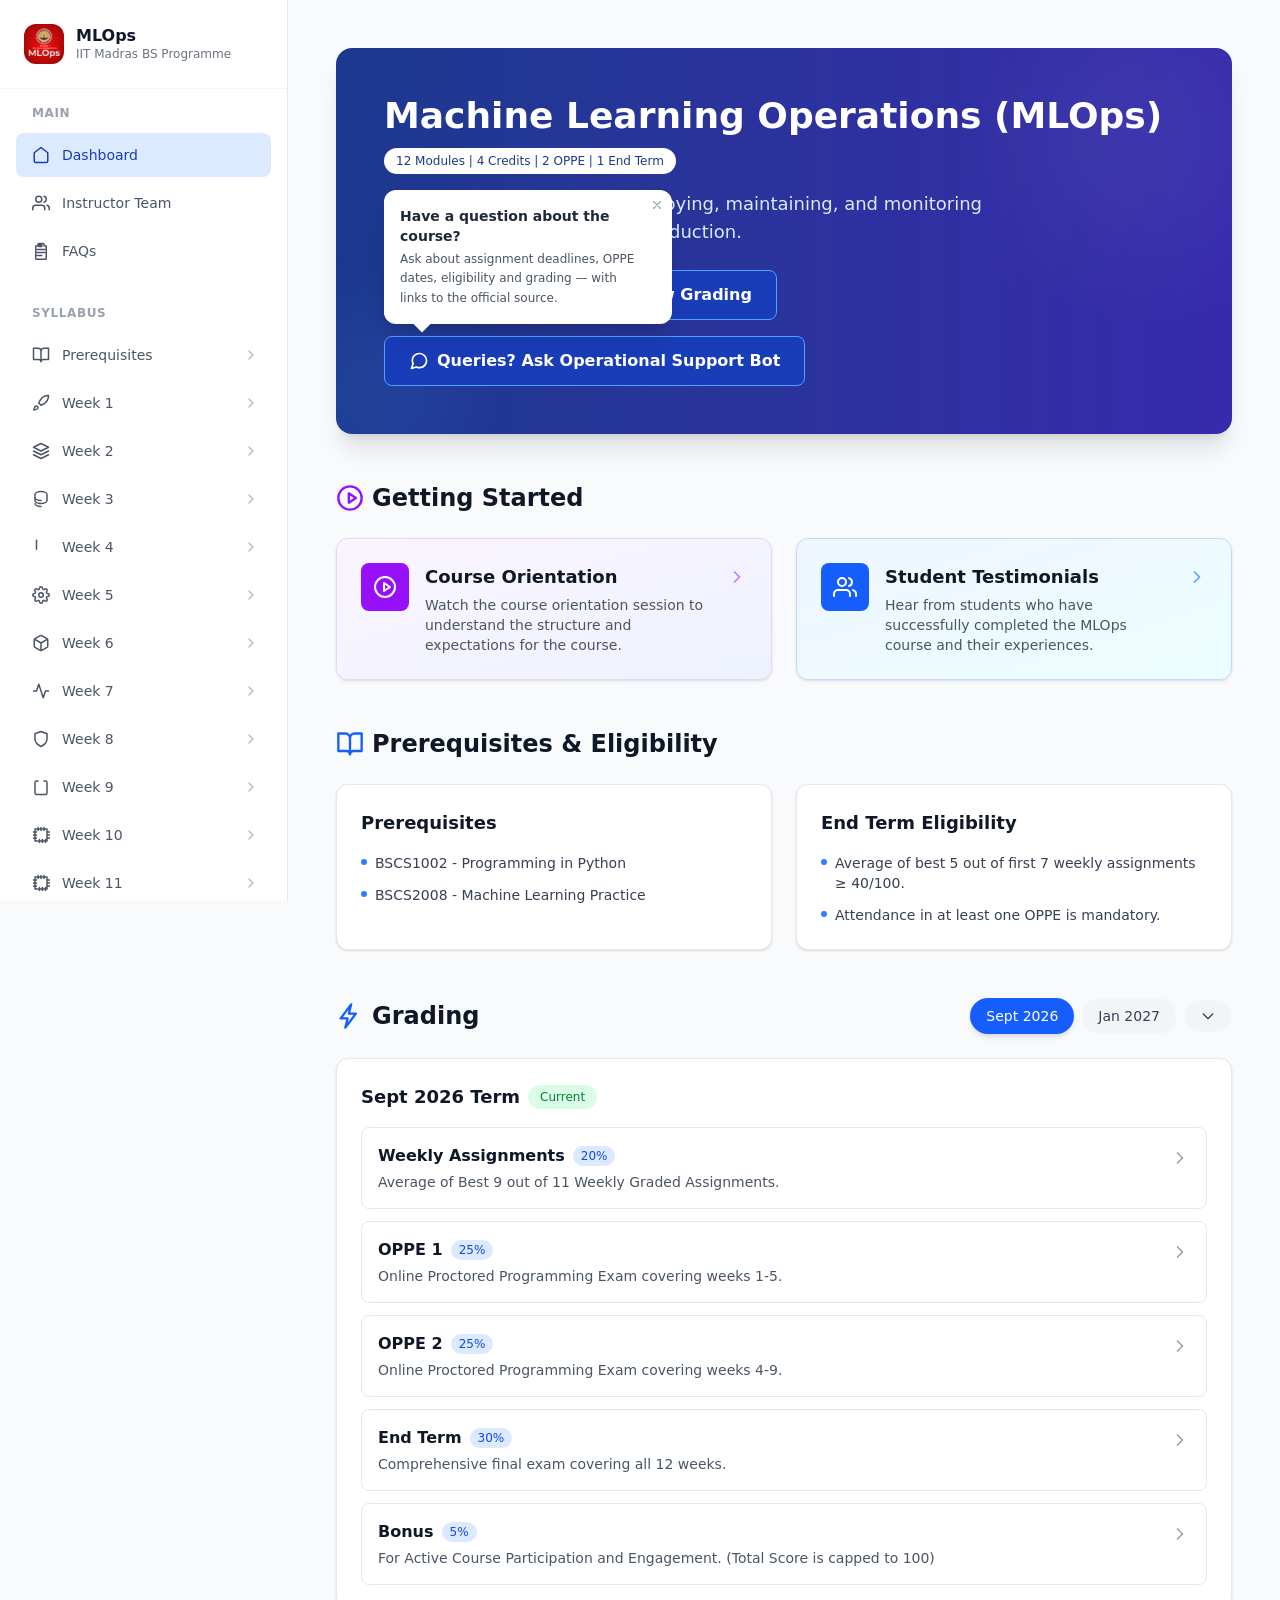
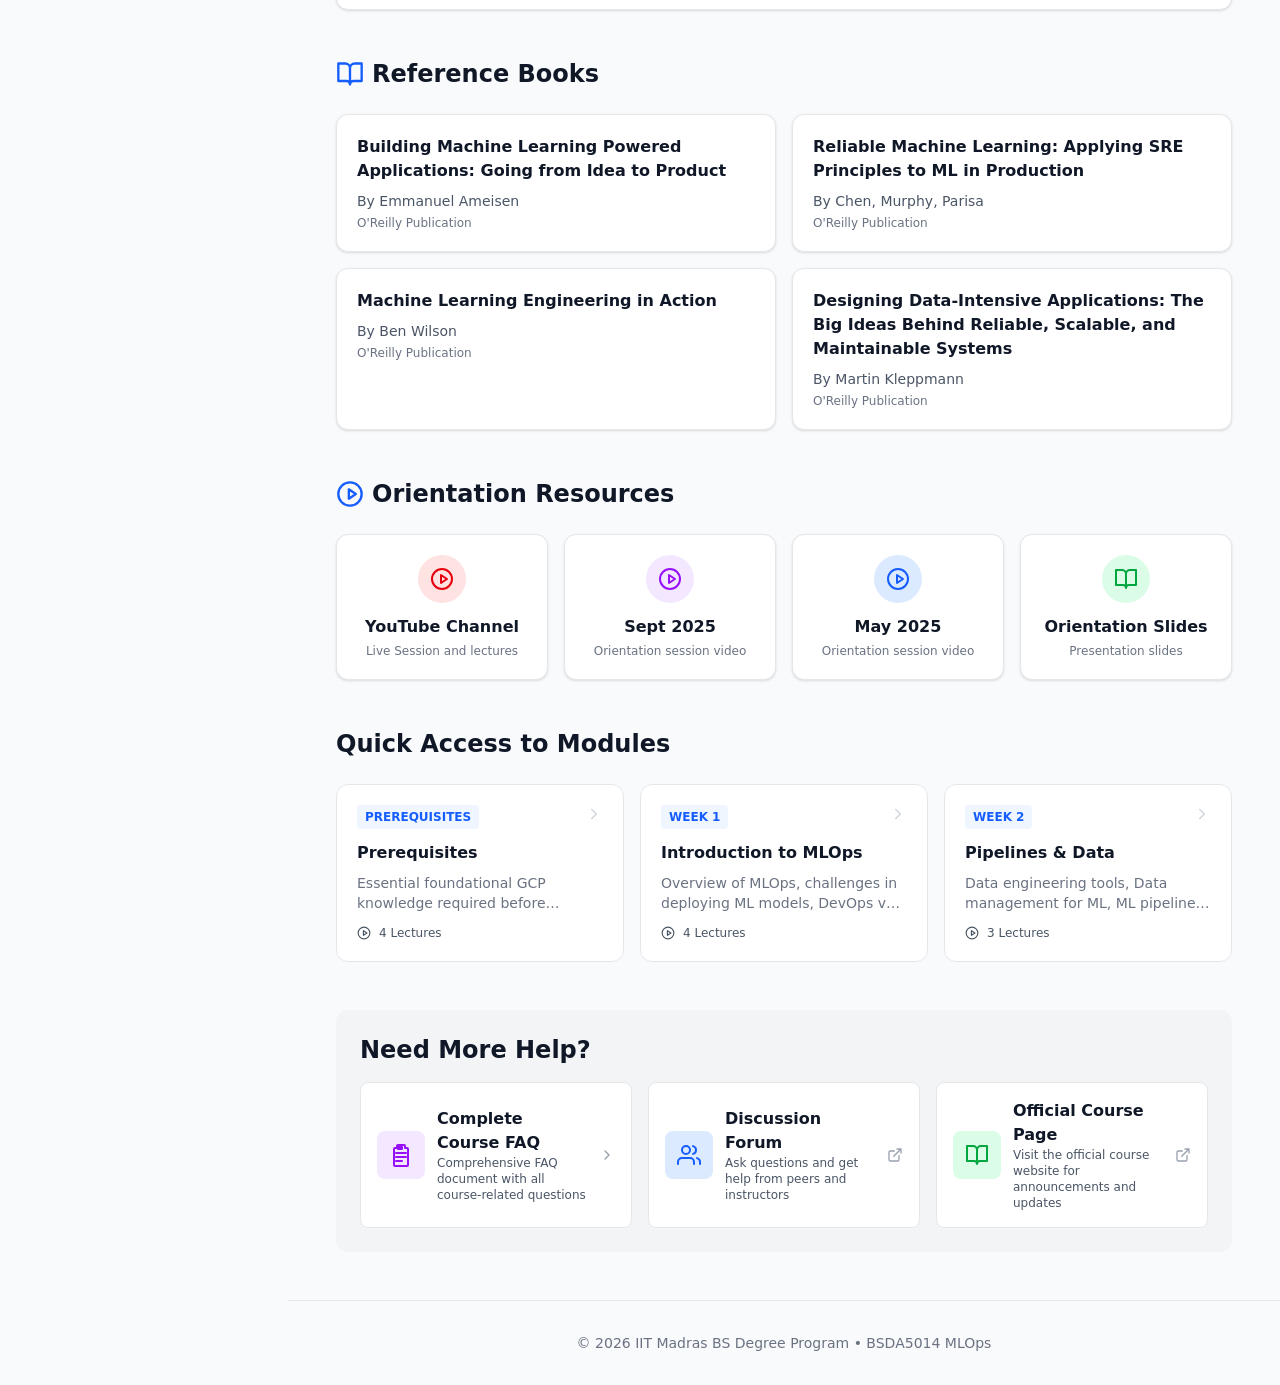
==== commit a7659e6b: "Deploy from private repo: b65def7a25dcbd68e2f0c63bfee4f151e2c0f106 IITMBSMLOps/MLOpsCourseRepo@b65de" ====
--- a/index.html
+++ b/index.html
@@ -290,8 +290,8 @@
     }
     </script>
 
-    <script type="module" crossorigin src="/assets/index-CQPSevko.js"></script>
-    <link rel="stylesheet" crossorigin href="/assets/index-DoemSS3N.css">
+    <script type="module" crossorigin src="/assets/index-BgPGM080.js"></script>
+    <link rel="stylesheet" crossorigin href="/assets/index-CahZolme.css">
   </head>
   <body>
     <!-- Crawler-friendly summary for non-JS scrapers (most LLM scrapers do not execute JS). -->
--- a/assets/index-CahZolme.css
+++ b/assets/index-CahZolme.css
@@ -0,0 +1 @@
+@layer properties{@supports (((-webkit-hyphens:none)) and (not (margin-trim:inline))) or ((-moz-orient:inline) and (not (color:rgb(from red r g b)))){*,:before,:after,::backdrop{--tw-translate-x:0;--tw-translate-y:0;--tw-translate-z:0;--tw-rotate-x:initial;--tw-rotate-y:initial;--tw-rotate-z:initial;--tw-skew-x:initial;--tw-skew-y:initial;--tw-space-y-reverse:0;--tw-divide-y-reverse:0;--tw-border-style:solid;--tw-gradient-position:initial;--tw-gradient-from:#0000;--tw-gradient-via:#0000;--tw-gradient-to:#0000;--tw-gradient-stops:initial;--tw-gradient-via-stops:initial;--tw-gradient-from-position:0%;--tw-gradient-via-position:50%;--tw-gradient-to-position:100%;--tw-leading:initial;--tw-font-weight:initial;--tw-tracking:initial;--tw-shadow:0 0 #0000;--tw-shadow-color:initial;--tw-shadow-alpha:100%;--tw-inset-shadow:0 0 #0000;--tw-inset-shadow-color:initial;--tw-inset-shadow-alpha:100%;--tw-ring-color:initial;--tw-ring-shadow:0 0 #0000;--tw-inset-ring-color:initial;--tw-inset-ring-shadow:0 0 #0000;--tw-ring-inset:initial;--tw-ring-offset-width:0px;--tw-ring-offset-color:#fff;--tw-ring-offset-shadow:0 0 #0000;--tw-blur:initial;--tw-brightness:initial;--tw-contrast:initial;--tw-grayscale:initial;--tw-hue-rotate:initial;--tw-invert:initial;--tw-opacity:initial;--tw-saturate:initial;--tw-sepia:initial;--tw-drop-shadow:initial;--tw-drop-shadow-color:initial;--tw-drop-shadow-alpha:100%;--tw-drop-shadow-size:initial;--tw-duration:initial;--tw-ease:initial}}}@layer theme{:root,:host{--font-sans:ui-sans-serif,system-ui,sans-serif,"Apple Color Emoji","Segoe UI Emoji","Segoe UI Symbol","Noto Color Emoji";--font-mono:ui-monospace,SFMono-Regular,Menlo,Monaco,Consolas,"Liberation Mono","Courier New",monospace;--color-red-50:oklch(97.1% .013 17.38);--color-red-100:oklch(93.6% .032 17.717);--color-red-200:oklch(88.5% .062 18.334);--color-red-400:oklch(70.4% .191 22.216);--color-red-600:oklch(57.7% .245 27.325);--color-red-700:oklch(50.5% .213 27.518);--color-red-800:oklch(44.4% .177 26.899);--color-orange-50:oklch(98% .016 73.684);--color-orange-100:oklch(95.4% .038 75.164);--color-orange-200:oklch(90.1% .076 70.697);--color-orange-600:oklch(64.6% .222 41.116);--color-orange-700:oklch(55.3% .195 38.402);--color-orange-800:oklch(47% .157 37.304);--color-amber-50:oklch(98.7% .022 95.277);--color-amber-100:oklch(96.2% .059 95.617);--color-amber-300:oklch(87.9% .169 91.605);--color-amber-600:oklch(66.6% .179 58.318);--color-amber-700:oklch(55.5% .163 48.998);--color-amber-800:oklch(47.3% .137 46.201);--color-amber-900:oklch(41.4% .112 45.904);--color-green-50:oklch(98.2% .018 155.826);--color-green-100:oklch(96.2% .044 156.743);--color-green-200:oklch(92.5% .084 155.995);--color-green-400:oklch(79.2% .209 151.711);--color-green-600:oklch(62.7% .194 149.214);--color-green-700:oklch(52.7% .154 150.069);--color-green-800:oklch(44.8% .119 151.328);--color-green-900:oklch(39.3% .095 152.535);--color-cyan-50:oklch(98.4% .019 200.873);--color-blue-50:oklch(97% .014 254.604);--color-blue-100:oklch(93.2% .032 255.585);--color-blue-200:oklch(88.2% .059 254.128);--color-blue-400:oklch(70.7% .165 254.624);--color-blue-500:oklch(62.3% .214 259.815);--color-blue-600:oklch(54.6% .245 262.881);--color-blue-700:oklch(48.8% .243 264.376);--color-blue-800:oklch(42.4% .199 265.638);--color-blue-900:oklch(37.9% .146 265.522);--color-indigo-50:oklch(96.2% .018 272.314);--color-indigo-200:oklch(87% .065 274.039);--color-indigo-600:oklch(51.1% .262 276.966);--color-indigo-700:oklch(45.7% .24 277.023);--color-indigo-800:oklch(39.8% .195 277.366);--color-purple-50:oklch(97.7% .014 308.299);--color-purple-100:oklch(94.6% .033 307.174);--color-purple-200:oklch(90.2% .063 306.703);--color-purple-400:oklch(71.4% .203 305.504);--color-purple-600:oklch(55.8% .288 302.321);--color-purple-700:oklch(49.6% .265 301.924);--color-slate-50:oklch(98.4% .003 247.858);--color-slate-200:oklch(92.9% .013 255.508);--color-slate-600:oklch(44.6% .043 257.281);--color-slate-700:oklch(37.2% .044 257.287);--color-gray-50:oklch(98.5% .002 247.839);--color-gray-100:oklch(96.7% .003 264.542);--color-gray-200:oklch(92.8% .006 264.531);--color-gray-300:oklch(87.2% .01 258.338);--color-gray-400:oklch(70.7% .022 261.325);--color-gray-500:oklch(55.1% .027 264.364);--color-gray-600:oklch(44.6% .03 256.802);--color-gray-700:oklch(37.3% .034 259.733);--color-gray-800:oklch(27.8% .033 256.848);--color-gray-900:oklch(21% .034 264.665);--color-black:#000;--color-white:#fff;--spacing:.25rem;--breakpoint-2xl:96rem;--container-2xl:42rem;--container-6xl:72rem;--text-xs:.75rem;--text-xs--line-height:calc(1/.75);--text-sm:.875rem;--text-sm--line-height:calc(1.25/.875);--text-base:1rem;--text-base--line-height: 1.5 ;--text-lg:1.125rem;--text-lg--line-height:calc(1.75/1.125);--text-xl:1.25rem;--text-xl--line-height:calc(1.75/1.25);--text-2xl:1.5rem;--text-2xl--line-height:calc(2/1.5);--text-3xl:1.875rem;--text-3xl--line-height: 1.2 ;--text-4xl:2.25rem;--text-4xl--line-height:calc(2.5/2.25);--font-weight-medium:500;--font-weight-semibold:600;--font-weight-bold:700;--tracking-wide:.025em;--tracking-wider:.05em;--leading-tight:1.25;--leading-relaxed:1.625;--radius-md:.375rem;--radius-lg:.5rem;--radius-xl:.75rem;--radius-2xl:1rem;--ease-in-out:cubic-bezier(.4,0,.2,1);--animate-spin:spin 1s linear infinite;--blur-2xl:40px;--blur-3xl:64px;--aspect-video:16/9;--default-transition-duration:.15s;--default-transition-timing-function:cubic-bezier(.4,0,.2,1);--default-font-family:var(--font-sans);--default-mono-font-family:var(--font-mono)}}@layer base{*,:after,:before,::backdrop{box-sizing:border-box;border:0 solid;margin:0;padding:0}::file-selector-button{box-sizing:border-box;border:0 solid;margin:0;padding:0}html,:host{-webkit-text-size-adjust:100%;tab-size:4;line-height:1.5;font-family:var(--default-font-family,ui-sans-serif,system-ui,sans-serif,"Apple Color Emoji","Segoe UI Emoji","Segoe UI Symbol","Noto Color Emoji");font-feature-settings:var(--default-font-feature-settings,normal);font-variation-settings:var(--default-font-variation-settings,normal);-webkit-tap-highlight-color:transparent}hr{height:0;color:inherit;border-top-width:1px}abbr:where([title]){-webkit-text-decoration:underline dotted;text-decoration:underline dotted}h1,h2,h3,h4,h5,h6{font-size:inherit;font-weight:inherit}a{color:inherit;-webkit-text-decoration:inherit;text-decoration:inherit}b,strong{font-weight:bolder}code,kbd,samp,pre{font-family:var(--default-mono-font-family,ui-monospace,SFMono-Regular,Menlo,Monaco,Consolas,"Liberation Mono","Courier New",monospace);font-feature-settings:var(--default-mono-font-feature-settings,normal);font-variation-settings:var(--default-mono-font-variation-settings,normal);font-size:1em}small{font-size:80%}sub,sup{vertical-align:baseline;font-size:75%;line-height:0;position:relative}sub{bottom:-.25em}sup{top:-.5em}table{text-indent:0;border-color:inherit;border-collapse:collapse}:-moz-focusring{outline:auto}progress{vertical-align:baseline}summary{display:list-item}ol,ul,menu{list-style:none}img,svg,video,canvas,audio,iframe,embed,object{vertical-align:middle;display:block}img,video{max-width:100%;height:auto}button,input,select,optgroup,textarea{font:inherit;font-feature-settings:inherit;font-variation-settings:inherit;letter-spacing:inherit;color:inherit;opacity:1;background-color:#0000;border-radius:0}::file-selector-button{font:inherit;font-feature-settings:inherit;font-variation-settings:inherit;letter-spacing:inherit;color:inherit;opacity:1;background-color:#0000;border-radius:0}:where(select:is([multiple],[size])) optgroup{font-weight:bolder}:where(select:is([multiple],[size])) optgroup option{padding-inline-start:20px}::file-selector-button{margin-inline-end:4px}::placeholder{opacity:1}@supports (not ((-webkit-appearance:-apple-pay-button))) or (contain-intrinsic-size:1px){::placeholder{color:currentColor}@supports (color:color-mix(in lab,red,red)){::placeholder{color:color-mix(in oklab,currentcolor 50%,transparent)}}}textarea{resize:vertical}::-webkit-search-decoration{-webkit-appearance:none}::-webkit-date-and-time-value{min-height:1lh;text-align:inherit}::-webkit-datetime-edit{display:inline-flex}::-webkit-datetime-edit-fields-wrapper{padding:0}::-webkit-datetime-edit{padding-block:0}::-webkit-datetime-edit-year-field{padding-block:0}::-webkit-datetime-edit-month-field{padding-block:0}::-webkit-datetime-edit-day-field{padding-block:0}::-webkit-datetime-edit-hour-field{padding-block:0}::-webkit-datetime-edit-minute-field{padding-block:0}::-webkit-datetime-edit-second-field{padding-block:0}::-webkit-datetime-edit-millisecond-field{padding-block:0}::-webkit-datetime-edit-meridiem-field{padding-block:0}::-webkit-calendar-picker-indicator{line-height:1}:-moz-ui-invalid{box-shadow:none}button,input:where([type=button],[type=reset],[type=submit]){appearance:button}::file-selector-button{appearance:button}::-webkit-inner-spin-button{height:auto}::-webkit-outer-spin-button{height:auto}[hidden]:where(:not([hidden=until-found])){display:none!important}}@layer components;@layer utilities{.pointer-events-none{pointer-events:none}.visible{visibility:visible}.absolute{position:absolute}.fixed{position:fixed}.relative{position:relative}.static{position:static}.sticky{position:sticky}.inset-0{inset:calc(var(--spacing)*0)}.inset-y-0{inset-block:calc(var(--spacing)*0)}.top-0{top:calc(var(--spacing)*0)}.top-1\/2{top:50%}.top-2{top:calc(var(--spacing)*2)}.top-full{top:100%}.right-0{right:calc(var(--spacing)*0)}.right-2{right:calc(var(--spacing)*2)}.right-2\.5{right:calc(var(--spacing)*2.5)}.right-3{right:calc(var(--spacing)*3)}.-bottom-1\.5{bottom:calc(var(--spacing)*-1.5)}.bottom-0{bottom:calc(var(--spacing)*0)}.bottom-full{bottom:100%}.left-0{left:calc(var(--spacing)*0)}.left-8{left:calc(var(--spacing)*8)}.z-10{z-index:10}.z-20{z-index:20}.z-30{z-index:30}.container{width:100%}@media(min-width:40rem){.container{max-width:40rem}}@media(min-width:48rem){.container{max-width:48rem}}@media(min-width:64rem){.container{max-width:64rem}}@media(min-width:80rem){.container{max-width:80rem}}@media(min-width:96rem){.container{max-width:96rem}}.mx-auto{margin-inline:auto}.-mt-10{margin-top:calc(var(--spacing)*-10)}.mt-0\.5{margin-top:calc(var(--spacing)*.5)}.mt-1{margin-top:calc(var(--spacing)*1)}.mt-1\.5{margin-top:calc(var(--spacing)*1.5)}.mt-2{margin-top:calc(var(--spacing)*2)}.mt-3{margin-top:calc(var(--spacing)*3)}.mt-4{margin-top:calc(var(--spacing)*4)}.mt-6{margin-top:calc(var(--spacing)*6)}.mt-8{margin-top:calc(var(--spacing)*8)}.mt-12{margin-top:calc(var(--spacing)*12)}.mt-auto{margin-top:auto}.-mr-10{margin-right:calc(var(--spacing)*-10)}.mr-4{margin-right:calc(var(--spacing)*4)}.-mb-10{margin-bottom:calc(var(--spacing)*-10)}.mb-1{margin-bottom:calc(var(--spacing)*1)}.mb-1\.5{margin-bottom:calc(var(--spacing)*1.5)}.mb-2{margin-bottom:calc(var(--spacing)*2)}.mb-3{margin-bottom:calc(var(--spacing)*3)}.mb-4{margin-bottom:calc(var(--spacing)*4)}.mb-6{margin-bottom:calc(var(--spacing)*6)}.mb-8{margin-bottom:calc(var(--spacing)*8)}.-ml-10{margin-left:calc(var(--spacing)*-10)}.ml-2{margin-left:calc(var(--spacing)*2)}.ml-4{margin-left:calc(var(--spacing)*4)}.ml-auto{margin-left:auto}.line-clamp-2{-webkit-line-clamp:2;-webkit-box-orient:vertical;display:-webkit-box;overflow:hidden}.block{display:block}.contents{display:contents}.flex{display:flex}.grid{display:grid}.hidden{display:none}.inline{display:inline}.inline-flex{display:inline-flex}.table{display:table}.aspect-video{aspect-ratio:var(--aspect-video)}.h-1\.5{height:calc(var(--spacing)*1.5)}.h-3{height:calc(var(--spacing)*3)}.h-4{height:calc(var(--spacing)*4)}.h-5{height:calc(var(--spacing)*5)}.h-8{height:calc(var(--spacing)*8)}.h-10{height:calc(var(--spacing)*10)}.h-12{height:calc(var(--spacing)*12)}.h-16{height:calc(var(--spacing)*16)}.h-40{height:calc(var(--spacing)*40)}.h-64{height:calc(var(--spacing)*64)}.h-\[800px\]{height:800px}.h-full{height:100%}.max-h-\[300px\]{max-height:300px}.min-h-screen{min-height:100vh}.w-1\.5{width:calc(var(--spacing)*1.5)}.w-3{width:calc(var(--spacing)*3)}.w-4{width:calc(var(--spacing)*4)}.w-5{width:calc(var(--spacing)*5)}.w-8{width:calc(var(--spacing)*8)}.w-10{width:calc(var(--spacing)*10)}.w-12{width:calc(var(--spacing)*12)}.w-16{width:calc(var(--spacing)*16)}.w-40{width:calc(var(--spacing)*40)}.w-64{width:calc(var(--spacing)*64)}.w-72{width:calc(var(--spacing)*72)}.w-\[260px\]{width:260px}.w-full{width:100%}.max-w-2xl{max-width:var(--container-2xl)}.max-w-6xl{max-width:var(--container-6xl)}.max-w-\[200px\]{max-width:200px}.max-w-screen-2xl{max-width:var(--breakpoint-2xl)}.min-w-0{min-width:calc(var(--spacing)*0)}.min-w-\[150px\]{min-width:150px}.flex-1{flex:1}.flex-shrink{flex-shrink:1}.shrink-0{flex-shrink:0}.border-collapse{border-collapse:collapse}.-translate-x-full{--tw-translate-x:-100%;translate:var(--tw-translate-x)var(--tw-translate-y)}.translate-x-0{--tw-translate-x:calc(var(--spacing)*0);translate:var(--tw-translate-x)var(--tw-translate-y)}.-translate-y-1\/2{--tw-translate-y: -50% ;translate:var(--tw-translate-x)var(--tw-translate-y)}.rotate-45{rotate:45deg}.rotate-90{rotate:90deg}.rotate-180{rotate:180deg}.transform{transform:var(--tw-rotate-x,)var(--tw-rotate-y,)var(--tw-rotate-z,)var(--tw-skew-x,)var(--tw-skew-y,)}.animate-spin{animation:var(--animate-spin)}.cursor-pointer{cursor:pointer}.scroll-mt-8{scroll-margin-top:calc(var(--spacing)*8)}.list-inside{list-style-position:inside}.list-disc{list-style-type:disc}.appearance-none{appearance:none}.grid-cols-1{grid-template-columns:repeat(1,minmax(0,1fr))}.grid-cols-2{grid-template-columns:repeat(2,minmax(0,1fr))}.flex-col{flex-direction:column}.flex-wrap{flex-wrap:wrap}.items-center{align-items:center}.items-start{align-items:flex-start}.justify-between{justify-content:space-between}.justify-center{justify-content:center}.justify-end{justify-content:flex-end}.gap-0{gap:calc(var(--spacing)*0)}.gap-1{gap:calc(var(--spacing)*1)}.gap-2{gap:calc(var(--spacing)*2)}.gap-3{gap:calc(var(--spacing)*3)}.gap-4{gap:calc(var(--spacing)*4)}.gap-6{gap:calc(var(--spacing)*6)}.gap-8{gap:calc(var(--spacing)*8)}:where(.space-y-1>:not(:last-child)){--tw-space-y-reverse:0;margin-block-start:calc(calc(var(--spacing)*1)*var(--tw-space-y-reverse));margin-block-end:calc(calc(var(--spacing)*1)*calc(1 - var(--tw-space-y-reverse)))}:where(.space-y-2>:not(:last-child)){--tw-space-y-reverse:0;margin-block-start:calc(calc(var(--spacing)*2)*var(--tw-space-y-reverse));margin-block-end:calc(calc(var(--spacing)*2)*calc(1 - var(--tw-space-y-reverse)))}:where(.space-y-3>:not(:last-child)){--tw-space-y-reverse:0;margin-block-start:calc(calc(var(--spacing)*3)*var(--tw-space-y-reverse));margin-block-end:calc(calc(var(--spacing)*3)*calc(1 - var(--tw-space-y-reverse)))}:where(.space-y-4>:not(:last-child)){--tw-space-y-reverse:0;margin-block-start:calc(calc(var(--spacing)*4)*var(--tw-space-y-reverse));margin-block-end:calc(calc(var(--spacing)*4)*calc(1 - var(--tw-space-y-reverse)))}:where(.space-y-6>:not(:last-child)){--tw-space-y-reverse:0;margin-block-start:calc(calc(var(--spacing)*6)*var(--tw-space-y-reverse));margin-block-end:calc(calc(var(--spacing)*6)*calc(1 - var(--tw-space-y-reverse)))}:where(.space-y-8>:not(:last-child)){--tw-space-y-reverse:0;margin-block-start:calc(calc(var(--spacing)*8)*var(--tw-space-y-reverse));margin-block-end:calc(calc(var(--spacing)*8)*calc(1 - var(--tw-space-y-reverse)))}:where(.space-y-12>:not(:last-child)){--tw-space-y-reverse:0;margin-block-start:calc(calc(var(--spacing)*12)*var(--tw-space-y-reverse));margin-block-end:calc(calc(var(--spacing)*12)*calc(1 - var(--tw-space-y-reverse)))}:where(.divide-y>:not(:last-child)){--tw-divide-y-reverse:0;border-bottom-style:var(--tw-border-style);border-top-style:var(--tw-border-style);border-top-width:calc(1px*var(--tw-divide-y-reverse));border-bottom-width:calc(1px*calc(1 - var(--tw-divide-y-reverse)))}:where(.divide-gray-100>:not(:last-child)){border-color:var(--color-gray-100)}.truncate{text-overflow:ellipsis;white-space:nowrap;overflow:hidden}.overflow-hidden{overflow:hidden}.overflow-x-auto{overflow-x:auto}.overflow-y-auto{overflow-y:auto}.rounded{border-radius:.25rem}.rounded-2xl{border-radius:var(--radius-2xl)}.rounded-full{border-radius:3.40282e38px}.rounded-lg{border-radius:var(--radius-lg)}.rounded-md{border-radius:var(--radius-md)}.rounded-xl{border-radius:var(--radius-xl)}.rounded-l-lg{border-top-left-radius:var(--radius-lg);border-bottom-left-radius:var(--radius-lg)}.rounded-r-lg{border-top-right-radius:var(--radius-lg);border-bottom-right-radius:var(--radius-lg)}.border{border-style:var(--tw-border-style);border-width:1px}.border-0{border-style:var(--tw-border-style);border-width:0}.border-2{border-style:var(--tw-border-style);border-width:2px}.border-t{border-top-style:var(--tw-border-style);border-top-width:1px}.border-r{border-right-style:var(--tw-border-style);border-right-width:1px}.border-b{border-bottom-style:var(--tw-border-style);border-bottom-width:1px}.border-l-0{border-left-style:var(--tw-border-style);border-left-width:0}.border-amber-300{border-color:var(--color-amber-300)}.border-blue-100{border-color:var(--color-blue-100)}.border-blue-200{border-color:var(--color-blue-200)}.border-blue-400{border-color:var(--color-blue-400)}.border-gray-100{border-color:var(--color-gray-100)}.border-gray-200{border-color:var(--color-gray-200)}.border-gray-300{border-color:var(--color-gray-300)}.border-green-200{border-color:var(--color-green-200)}.border-indigo-200{border-color:var(--color-indigo-200)}.border-orange-200{border-color:var(--color-orange-200)}.border-purple-200{border-color:var(--color-purple-200)}.border-red-200{border-color:var(--color-red-200)}.border-red-400{border-color:var(--color-red-400)}.border-slate-200{border-color:var(--color-slate-200)}.bg-amber-50{background-color:var(--color-amber-50)}.bg-amber-100{background-color:var(--color-amber-100)}.bg-black{background-color:var(--color-black)}.bg-blue-50{background-color:var(--color-blue-50)}.bg-blue-50\/50{background-color:#eff6ff80}@supports (color:color-mix(in lab,red,red)){.bg-blue-50\/50{background-color:color-mix(in oklab,var(--color-blue-50)50%,transparent)}}.bg-blue-100{background-color:var(--color-blue-100)}.bg-blue-200{background-color:var(--color-blue-200)}.bg-blue-400{background-color:var(--color-blue-400)}.bg-blue-500{background-color:var(--color-blue-500)}.bg-blue-600{background-color:var(--color-blue-600)}.bg-blue-800{background-color:var(--color-blue-800)}.bg-blue-900{background-color:var(--color-blue-900)}.bg-gray-50{background-color:var(--color-gray-50)}.bg-gray-100{background-color:var(--color-gray-100)}.bg-gray-200{background-color:var(--color-gray-200)}.bg-green-50{background-color:var(--color-green-50)}.bg-green-100{background-color:var(--color-green-100)}.bg-green-200{background-color:var(--color-green-200)}.bg-indigo-50{background-color:var(--color-indigo-50)}.bg-orange-50{background-color:var(--color-orange-50)}.bg-orange-100{background-color:var(--color-orange-100)}.bg-purple-50{background-color:var(--color-purple-50)}.bg-purple-100{background-color:var(--color-purple-100)}.bg-purple-200{background-color:var(--color-purple-200)}.bg-purple-600{background-color:var(--color-purple-600)}.bg-red-50{background-color:var(--color-red-50)}.bg-red-100{background-color:var(--color-red-100)}.bg-slate-50{background-color:var(--color-slate-50)}.bg-white{background-color:var(--color-white)}.bg-gradient-to-br{--tw-gradient-position:to bottom right in oklab;background-image:linear-gradient(var(--tw-gradient-stops))}.bg-gradient-to-r{--tw-gradient-position:to right in oklab;background-image:linear-gradient(var(--tw-gradient-stops))}.from-blue-50{--tw-gradient-from:var(--color-blue-50);--tw-gradient-stops:var(--tw-gradient-via-stops,var(--tw-gradient-position),var(--tw-gradient-from)var(--tw-gradient-from-position),var(--tw-gradient-to)var(--tw-gradient-to-position))}.from-blue-900{--tw-gradient-from:var(--color-blue-900);--tw-gradient-stops:var(--tw-gradient-via-stops,var(--tw-gradient-position),var(--tw-gradient-from)var(--tw-gradient-from-position),var(--tw-gradient-to)var(--tw-gradient-to-position))}.from-purple-50{--tw-gradient-from:var(--color-purple-50);--tw-gradient-stops:var(--tw-gradient-via-stops,var(--tw-gradient-position),var(--tw-gradient-from)var(--tw-gradient-from-position),var(--tw-gradient-to)var(--tw-gradient-to-position))}.to-cyan-50{--tw-gradient-to:var(--color-cyan-50);--tw-gradient-stops:var(--tw-gradient-via-stops,var(--tw-gradient-position),var(--tw-gradient-from)var(--tw-gradient-from-position),var(--tw-gradient-to)var(--tw-gradient-to-position))}.to-indigo-50{--tw-gradient-to:var(--color-indigo-50);--tw-gradient-stops:var(--tw-gradient-via-stops,var(--tw-gradient-position),var(--tw-gradient-from)var(--tw-gradient-from-position),var(--tw-gradient-to)var(--tw-gradient-to-position))}.to-indigo-800{--tw-gradient-to:var(--color-indigo-800);--tw-gradient-stops:var(--tw-gradient-via-stops,var(--tw-gradient-position),var(--tw-gradient-from)var(--tw-gradient-from-position),var(--tw-gradient-to)var(--tw-gradient-to-position))}.object-cover{object-fit:cover}.p-2{padding:calc(var(--spacing)*2)}.p-3{padding:calc(var(--spacing)*3)}.p-4{padding:calc(var(--spacing)*4)}.p-5{padding:calc(var(--spacing)*5)}.p-6{padding:calc(var(--spacing)*6)}.p-8{padding:calc(var(--spacing)*8)}.px-2{padding-inline:calc(var(--spacing)*2)}.px-3{padding-inline:calc(var(--spacing)*3)}.px-4{padding-inline:calc(var(--spacing)*4)}.px-6{padding-inline:calc(var(--spacing)*6)}.py-0\.5{padding-block:calc(var(--spacing)*.5)}.py-1{padding-block:calc(var(--spacing)*1)}.py-2{padding-block:calc(var(--spacing)*2)}.py-2\.5{padding-block:calc(var(--spacing)*2.5)}.py-3{padding-block:calc(var(--spacing)*3)}.py-8{padding-block:calc(var(--spacing)*8)}.py-20{padding-block:calc(var(--spacing)*20)}.pt-0{padding-top:calc(var(--spacing)*0)}.pt-3{padding-top:calc(var(--spacing)*3)}.pr-8{padding-right:calc(var(--spacing)*8)}.pr-9{padding-right:calc(var(--spacing)*9)}.pb-4{padding-bottom:calc(var(--spacing)*4)}.pb-6{padding-bottom:calc(var(--spacing)*6)}.pl-3{padding-left:calc(var(--spacing)*3)}.pl-4{padding-left:calc(var(--spacing)*4)}.text-center{text-align:center}.text-left{text-align:left}.font-sans{font-family:var(--font-sans)}.text-2xl{font-size:var(--text-2xl);line-height:var(--tw-leading,var(--text-2xl--line-height))}.text-3xl{font-size:var(--text-3xl);line-height:var(--tw-leading,var(--text-3xl--line-height))}.text-base{font-size:var(--text-base);line-height:var(--tw-leading,var(--text-base--line-height))}.text-lg{font-size:var(--text-lg);line-height:var(--tw-leading,var(--text-lg--line-height))}.text-sm{font-size:var(--text-sm);line-height:var(--tw-leading,var(--text-sm--line-height))}.text-xl{font-size:var(--text-xl);line-height:var(--tw-leading,var(--text-xl--line-height))}.text-xs{font-size:var(--text-xs);line-height:var(--tw-leading,var(--text-xs--line-height))}.text-\[10px\]{font-size:10px}.text-\[12px\]{font-size:12px}.leading-relaxed{--tw-leading:var(--leading-relaxed);line-height:var(--leading-relaxed)}.leading-tight{--tw-leading:var(--leading-tight);line-height:var(--leading-tight)}.font-bold{--tw-font-weight:var(--font-weight-bold);font-weight:var(--font-weight-bold)}.font-medium{--tw-font-weight:var(--font-weight-medium);font-weight:var(--font-weight-medium)}.font-semibold{--tw-font-weight:var(--font-weight-semibold);font-weight:var(--font-weight-semibold)}.tracking-wide{--tw-tracking:var(--tracking-wide);letter-spacing:var(--tracking-wide)}.tracking-wider{--tw-tracking:var(--tracking-wider);letter-spacing:var(--tracking-wider)}.text-amber-600{color:var(--color-amber-600)}.text-amber-700{color:var(--color-amber-700)}.text-amber-800{color:var(--color-amber-800)}.text-blue-100{color:var(--color-blue-100)}.text-blue-400{color:var(--color-blue-400)}.text-blue-600{color:var(--color-blue-600)}.text-blue-700{color:var(--color-blue-700)}.text-blue-800{color:var(--color-blue-800)}.text-blue-900{color:var(--color-blue-900)}.text-gray-300{color:var(--color-gray-300)}.text-gray-400{color:var(--color-gray-400)}.text-gray-500{color:var(--color-gray-500)}.text-gray-600{color:var(--color-gray-600)}.text-gray-700{color:var(--color-gray-700)}.text-gray-800{color:var(--color-gray-800)}.text-gray-900{color:var(--color-gray-900)}.text-green-600{color:var(--color-green-600)}.text-green-700{color:var(--color-green-700)}.text-green-800{color:var(--color-green-800)}.text-indigo-600{color:var(--color-indigo-600)}.text-orange-600{color:var(--color-orange-600)}.text-orange-700{color:var(--color-orange-700)}.text-orange-800{color:var(--color-orange-800)}.text-purple-400{color:var(--color-purple-400)}.text-purple-600{color:var(--color-purple-600)}.text-purple-700{color:var(--color-purple-700)}.text-red-600{color:var(--color-red-600)}.text-red-700{color:var(--color-red-700)}.text-red-800{color:var(--color-red-800)}.text-slate-600{color:var(--color-slate-600)}.text-white{color:var(--color-white)}.capitalize{text-transform:capitalize}.uppercase{text-transform:uppercase}.underline{text-decoration-line:underline}.underline-offset-2{text-underline-offset:2px}.opacity-5{opacity:.05}.opacity-10{opacity:.1}.opacity-25{opacity:.25}.opacity-40{opacity:.4}.opacity-50{opacity:.5}.opacity-75{opacity:.75}.shadow-lg{--tw-shadow:0 10px 15px -3px var(--tw-shadow-color,#0000001a),0 4px 6px -4px var(--tw-shadow-color,#0000001a);box-shadow:var(--tw-inset-shadow),var(--tw-inset-ring-shadow),var(--tw-ring-offset-shadow),var(--tw-ring-shadow),var(--tw-shadow)}.shadow-md{--tw-shadow:0 4px 6px -1px var(--tw-shadow-color,#0000001a),0 2px 4px -2px var(--tw-shadow-color,#0000001a);box-shadow:var(--tw-inset-shadow),var(--tw-inset-ring-shadow),var(--tw-ring-offset-shadow),var(--tw-ring-shadow),var(--tw-shadow)}.shadow-sm{--tw-shadow:0 1px 3px 0 var(--tw-shadow-color,#0000001a),0 1px 2px -1px var(--tw-shadow-color,#0000001a);box-shadow:var(--tw-inset-shadow),var(--tw-inset-ring-shadow),var(--tw-ring-offset-shadow),var(--tw-ring-shadow),var(--tw-shadow)}.shadow-xl{--tw-shadow:0 20px 25px -5px var(--tw-shadow-color,#0000001a),0 8px 10px -6px var(--tw-shadow-color,#0000001a);box-shadow:var(--tw-inset-shadow),var(--tw-inset-ring-shadow),var(--tw-ring-offset-shadow),var(--tw-ring-shadow),var(--tw-shadow)}.blur-2xl{--tw-blur:blur(var(--blur-2xl));filter:var(--tw-blur,)var(--tw-brightness,)var(--tw-contrast,)var(--tw-grayscale,)var(--tw-hue-rotate,)var(--tw-invert,)var(--tw-saturate,)var(--tw-sepia,)var(--tw-drop-shadow,)}.blur-3xl{--tw-blur:blur(var(--blur-3xl));filter:var(--tw-blur,)var(--tw-brightness,)var(--tw-contrast,)var(--tw-grayscale,)var(--tw-hue-rotate,)var(--tw-invert,)var(--tw-saturate,)var(--tw-sepia,)var(--tw-drop-shadow,)}.transition{transition-property:color,background-color,border-color,outline-color,text-decoration-color,fill,stroke,--tw-gradient-from,--tw-gradient-via,--tw-gradient-to,opacity,box-shadow,transform,translate,scale,rotate,filter,-webkit-backdrop-filter,backdrop-filter,display,content-visibility,overlay,pointer-events;transition-timing-function:var(--tw-ease,var(--default-transition-timing-function));transition-duration:var(--tw-duration,var(--default-transition-duration))}.transition-all{transition-property:all;transition-timing-function:var(--tw-ease,var(--default-transition-timing-function));transition-duration:var(--tw-duration,var(--default-transition-duration))}.transition-colors{transition-property:color,background-color,border-color,outline-color,text-decoration-color,fill,stroke,--tw-gradient-from,--tw-gradient-via,--tw-gradient-to;transition-timing-function:var(--tw-ease,var(--default-transition-timing-function));transition-duration:var(--tw-duration,var(--default-transition-duration))}.transition-opacity{transition-property:opacity;transition-timing-function:var(--tw-ease,var(--default-transition-timing-function));transition-duration:var(--tw-duration,var(--default-transition-duration))}.transition-shadow{transition-property:box-shadow;transition-timing-function:var(--tw-ease,var(--default-transition-timing-function));transition-duration:var(--tw-duration,var(--default-transition-duration))}.transition-transform{transition-property:transform,translate,scale,rotate;transition-timing-function:var(--tw-ease,var(--default-transition-timing-function));transition-duration:var(--tw-duration,var(--default-transition-duration))}.duration-200{--tw-duration:.2s;transition-duration:.2s}.ease-in-out{--tw-ease:var(--ease-in-out);transition-timing-function:var(--ease-in-out)}@media(hover:hover){.group-hover\:bg-blue-800:is(:where(.group):hover *){background-color:var(--color-blue-800)}.group-hover\:text-blue-500:is(:where(.group):hover *){color:var(--color-blue-500)}.group-hover\:text-blue-600:is(:where(.group):hover *){color:var(--color-blue-600)}.group-hover\:text-blue-700:is(:where(.group):hover *){color:var(--color-blue-700)}.group-hover\:text-gray-500:is(:where(.group):hover *){color:var(--color-gray-500)}.group-hover\:text-gray-600:is(:where(.group):hover *){color:var(--color-gray-600)}.group-hover\:text-purple-600:is(:where(.group):hover *){color:var(--color-purple-600)}.group-hover\:underline:is(:where(.group):hover *){text-decoration-line:underline}.group-hover\:opacity-90:is(:where(.group):hover *){opacity:.9}.hover\:border-blue-400:hover{border-color:var(--color-blue-400)}.hover\:border-green-400:hover{border-color:var(--color-green-400)}.hover\:border-purple-400:hover{border-color:var(--color-purple-400)}.hover\:border-red-400:hover{border-color:var(--color-red-400)}.hover\:bg-black\/5:hover{background-color:#0000000d}@supports (color:color-mix(in lab,red,red)){.hover\:bg-black\/5:hover{background-color:color-mix(in oklab,var(--color-black)5%,transparent)}}.hover\:bg-blue-50:hover{background-color:var(--color-blue-50)}.hover\:bg-blue-200:hover{background-color:var(--color-blue-200)}.hover\:bg-blue-700:hover{background-color:var(--color-blue-700)}.hover\:bg-gray-50:hover{background-color:var(--color-gray-50)}.hover\:bg-gray-100:hover{background-color:var(--color-gray-100)}.hover\:bg-gray-200:hover{background-color:var(--color-gray-200)}.hover\:bg-purple-200:hover{background-color:var(--color-purple-200)}.hover\:text-amber-900:hover{color:var(--color-amber-900)}.hover\:text-blue-700:hover{color:var(--color-blue-700)}.hover\:text-gray-600:hover{color:var(--color-gray-600)}.hover\:text-gray-900:hover{color:var(--color-gray-900)}.hover\:text-green-700:hover{color:var(--color-green-700)}.hover\:text-green-900:hover{color:var(--color-green-900)}.hover\:text-indigo-700:hover{color:var(--color-indigo-700)}.hover\:text-orange-700:hover{color:var(--color-orange-700)}.hover\:text-purple-700:hover{color:var(--color-purple-700)}.hover\:text-slate-700:hover{color:var(--color-slate-700)}.hover\:shadow-md:hover{--tw-shadow:0 4px 6px -1px var(--tw-shadow-color,#0000001a),0 2px 4px -2px var(--tw-shadow-color,#0000001a);box-shadow:var(--tw-inset-shadow),var(--tw-inset-ring-shadow),var(--tw-ring-offset-shadow),var(--tw-ring-shadow),var(--tw-shadow)}.hover\:shadow-sm:hover{--tw-shadow:0 1px 3px 0 var(--tw-shadow-color,#0000001a),0 1px 2px -1px var(--tw-shadow-color,#0000001a);box-shadow:var(--tw-inset-shadow),var(--tw-inset-ring-shadow),var(--tw-ring-offset-shadow),var(--tw-ring-shadow),var(--tw-shadow)}}.focus\:z-10:focus{z-index:10}.focus\:border-blue-400:focus{border-color:var(--color-blue-400)}.focus\:ring-2:focus{--tw-ring-shadow:var(--tw-ring-inset,)0 0 0 calc(2px + var(--tw-ring-offset-width))var(--tw-ring-color,currentcolor);box-shadow:var(--tw-inset-shadow),var(--tw-inset-ring-shadow),var(--tw-ring-offset-shadow),var(--tw-ring-shadow),var(--tw-shadow)}.focus\:ring-blue-200:focus{--tw-ring-color:var(--color-blue-200)}.focus\:ring-blue-500:focus{--tw-ring-color:var(--color-blue-500)}.focus\:ring-red-200:focus{--tw-ring-color:var(--color-red-200)}.focus\:outline-none:focus{--tw-outline-style:none;outline-style:none}.active\:bg-blue-800:active{background-color:var(--color-blue-800)}.disabled\:cursor-not-allowed:disabled{cursor:not-allowed}.disabled\:bg-gray-50:disabled{background-color:var(--color-gray-50)}.disabled\:opacity-50:disabled{opacity:.5}@media(min-width:40rem){.sm\:table-cell{display:table-cell}.sm\:w-72{width:calc(var(--spacing)*72)}.sm\:grid-cols-2{grid-template-columns:repeat(2,minmax(0,1fr))}}@media(min-width:48rem){.md\:block{display:block}.md\:flex{display:flex}.md\:hidden{display:none}.md\:inline-block{display:inline-block}.md\:grid-cols-1{grid-template-columns:repeat(1,minmax(0,1fr))}.md\:grid-cols-2{grid-template-columns:repeat(2,minmax(0,1fr))}.md\:grid-cols-3{grid-template-columns:repeat(3,minmax(0,1fr))}.md\:grid-cols-4{grid-template-columns:repeat(4,minmax(0,1fr))}.md\:p-8{padding:calc(var(--spacing)*8)}.md\:p-12{padding:calc(var(--spacing)*12)}.md\:text-4xl{font-size:var(--text-4xl);line-height:var(--tw-leading,var(--text-4xl--line-height))}}@media(min-width:64rem){.lg\:static{position:static}.lg\:sticky{position:sticky}.lg\:top-0{top:calc(var(--spacing)*0)}.lg\:col-span-2{grid-column:span 2/span 2}.lg\:hidden{display:none}.lg\:h-screen{height:100vh}.lg\:min-h-0{min-height:calc(var(--spacing)*0)}.lg\:translate-x-0{--tw-translate-x:calc(var(--spacing)*0);translate:var(--tw-translate-x)var(--tw-translate-y)}.lg\:grid-cols-3{grid-template-columns:repeat(3,minmax(0,1fr))}.lg\:p-12{padding:calc(var(--spacing)*12)}}}body{margin:0}@keyframes support-tip-in{0%{opacity:0;transform:translateY(6px)}to{opacity:1;transform:translateY(0)}}.support-tip{animation:.22s ease-out both support-tip-in}@media(prefers-reduced-motion:reduce){.support-tip{animation:none}}@property --tw-translate-x{syntax:"*";inherits:false;initial-value:0}@property --tw-translate-y{syntax:"*";inherits:false;initial-value:0}@property --tw-translate-z{syntax:"*";inherits:false;initial-value:0}@property --tw-rotate-x{syntax:"*";inherits:false}@property --tw-rotate-y{syntax:"*";inherits:false}@property --tw-rotate-z{syntax:"*";inherits:false}@property --tw-skew-x{syntax:"*";inherits:false}@property --tw-skew-y{syntax:"*";inherits:false}@property --tw-space-y-reverse{syntax:"*";inherits:false;initial-value:0}@property --tw-divide-y-reverse{syntax:"*";inherits:false;initial-value:0}@property --tw-border-style{syntax:"*";inherits:false;initial-value:solid}@property --tw-gradient-position{syntax:"*";inherits:false}@property --tw-gradient-from{syntax:"<color>";inherits:false;initial-value:#0000}@property --tw-gradient-via{syntax:"<color>";inherits:false;initial-value:#0000}@property --tw-gradient-to{syntax:"<color>";inherits:false;initial-value:#0000}@property --tw-gradient-stops{syntax:"*";inherits:false}@property --tw-gradient-via-stops{syntax:"*";inherits:false}@property --tw-gradient-from-position{syntax:"<length-percentage>";inherits:false;initial-value:0%}@property --tw-gradient-via-position{syntax:"<length-percentage>";inherits:false;initial-value:50%}@property --tw-gradient-to-position{syntax:"<length-percentage>";inherits:false;initial-value:100%}@property --tw-leading{syntax:"*";inherits:false}@property --tw-font-weight{syntax:"*";inherits:false}@property --tw-tracking{syntax:"*";inherits:false}@property --tw-shadow{syntax:"*";inherits:false;initial-value:0 0 #0000}@property --tw-shadow-color{syntax:"*";inherits:false}@property --tw-shadow-alpha{syntax:"<percentage>";inherits:false;initial-value:100%}@property --tw-inset-shadow{syntax:"*";inherits:false;initial-value:0 0 #0000}@property --tw-inset-shadow-color{syntax:"*";inherits:false}@property --tw-inset-shadow-alpha{syntax:"<percentage>";inherits:false;initial-value:100%}@property --tw-ring-color{syntax:"*";inherits:false}@property --tw-ring-shadow{syntax:"*";inherits:false;initial-value:0 0 #0000}@property --tw-inset-ring-color{syntax:"*";inherits:false}@property --tw-inset-ring-shadow{syntax:"*";inherits:false;initial-value:0 0 #0000}@property --tw-ring-inset{syntax:"*";inherits:false}@property --tw-ring-offset-width{syntax:"<length>";inherits:false;initial-value:0}@property --tw-ring-offset-color{syntax:"*";inherits:false;initial-value:#fff}@property --tw-ring-offset-shadow{syntax:"*";inherits:false;initial-value:0 0 #0000}@property --tw-blur{syntax:"*";inherits:false}@property --tw-brightness{syntax:"*";inherits:false}@property --tw-contrast{syntax:"*";inherits:false}@property --tw-grayscale{syntax:"*";inherits:false}@property --tw-hue-rotate{syntax:"*";inherits:false}@property --tw-invert{syntax:"*";inherits:false}@property --tw-opacity{syntax:"*";inherits:false}@property --tw-saturate{syntax:"*";inherits:false}@property --tw-sepia{syntax:"*";inherits:false}@property --tw-drop-shadow{syntax:"*";inherits:false}@property --tw-drop-shadow-color{syntax:"*";inherits:false}@property --tw-drop-shadow-alpha{syntax:"<percentage>";inherits:false;initial-value:100%}@property --tw-drop-shadow-size{syntax:"*";inherits:false}@property --tw-duration{syntax:"*";inherits:false}@property --tw-ease{syntax:"*";inherits:false}@keyframes spin{to{transform:rotate(360deg)}}
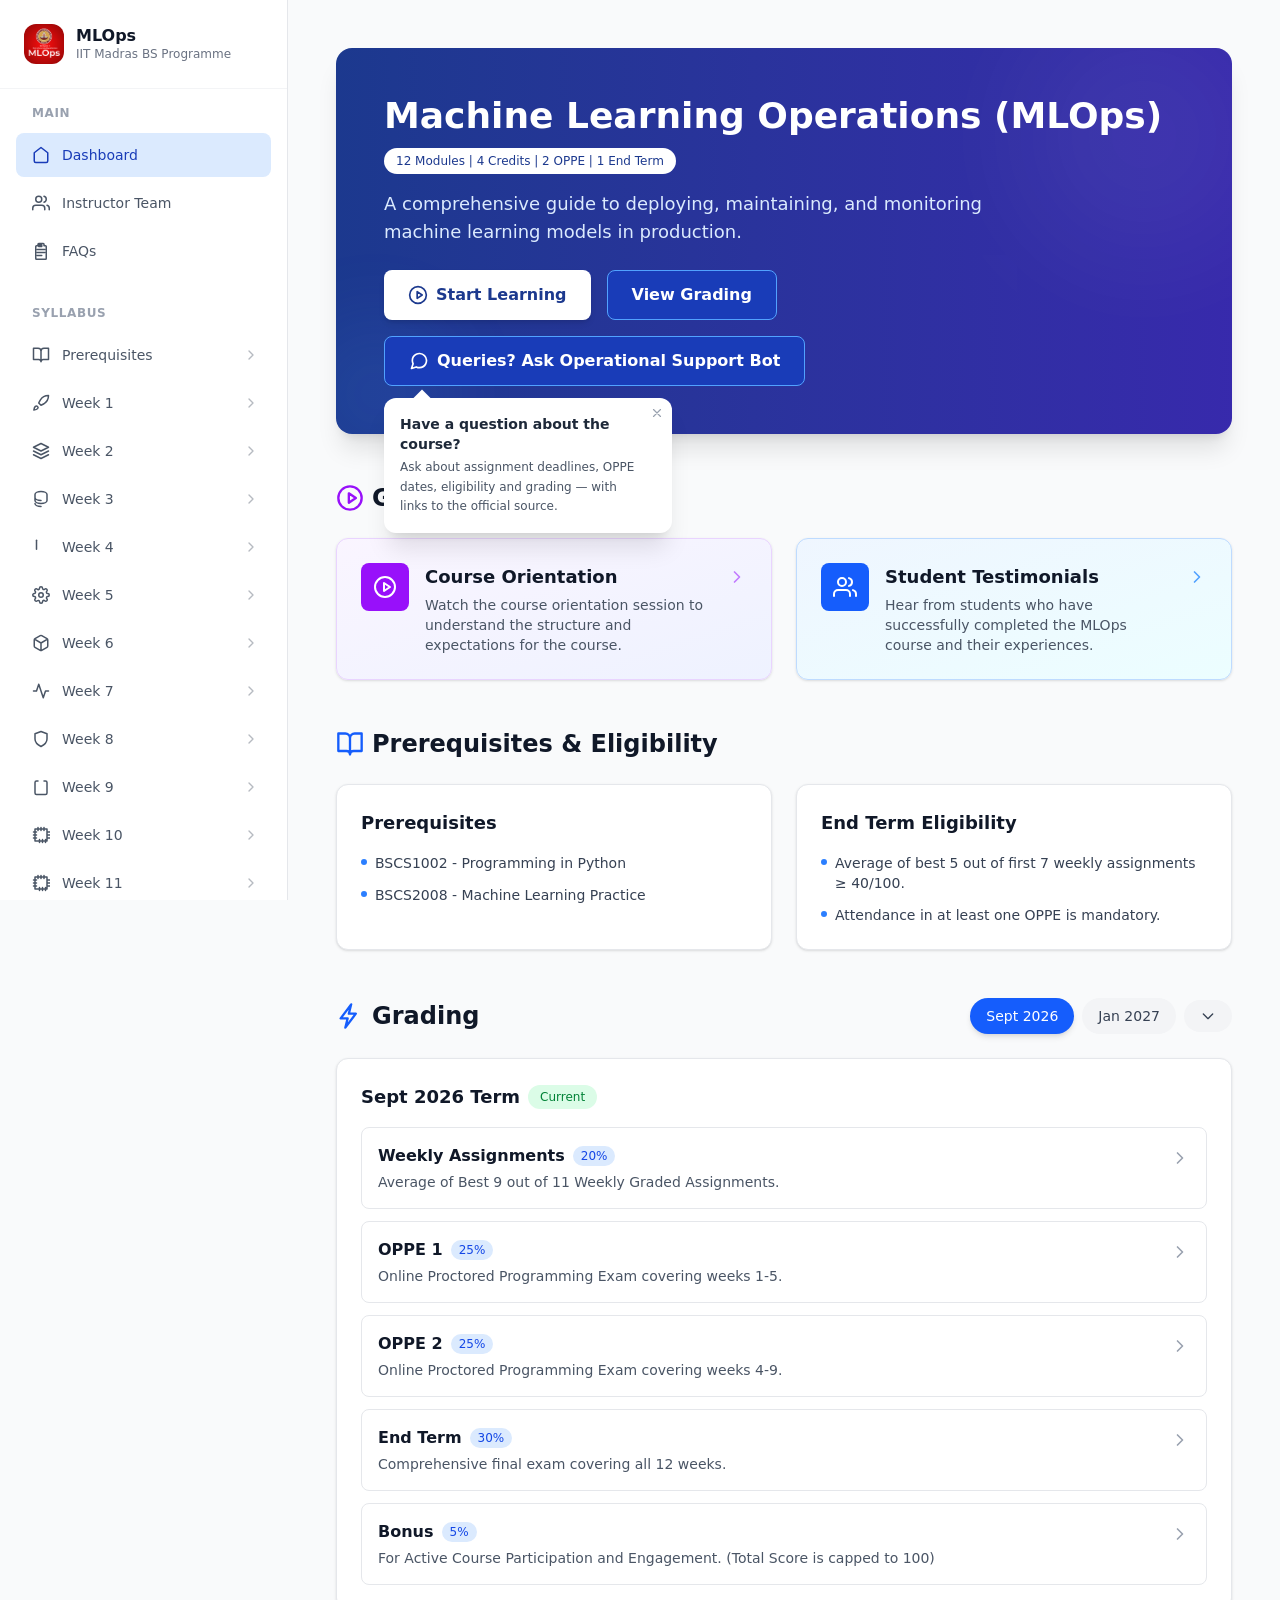
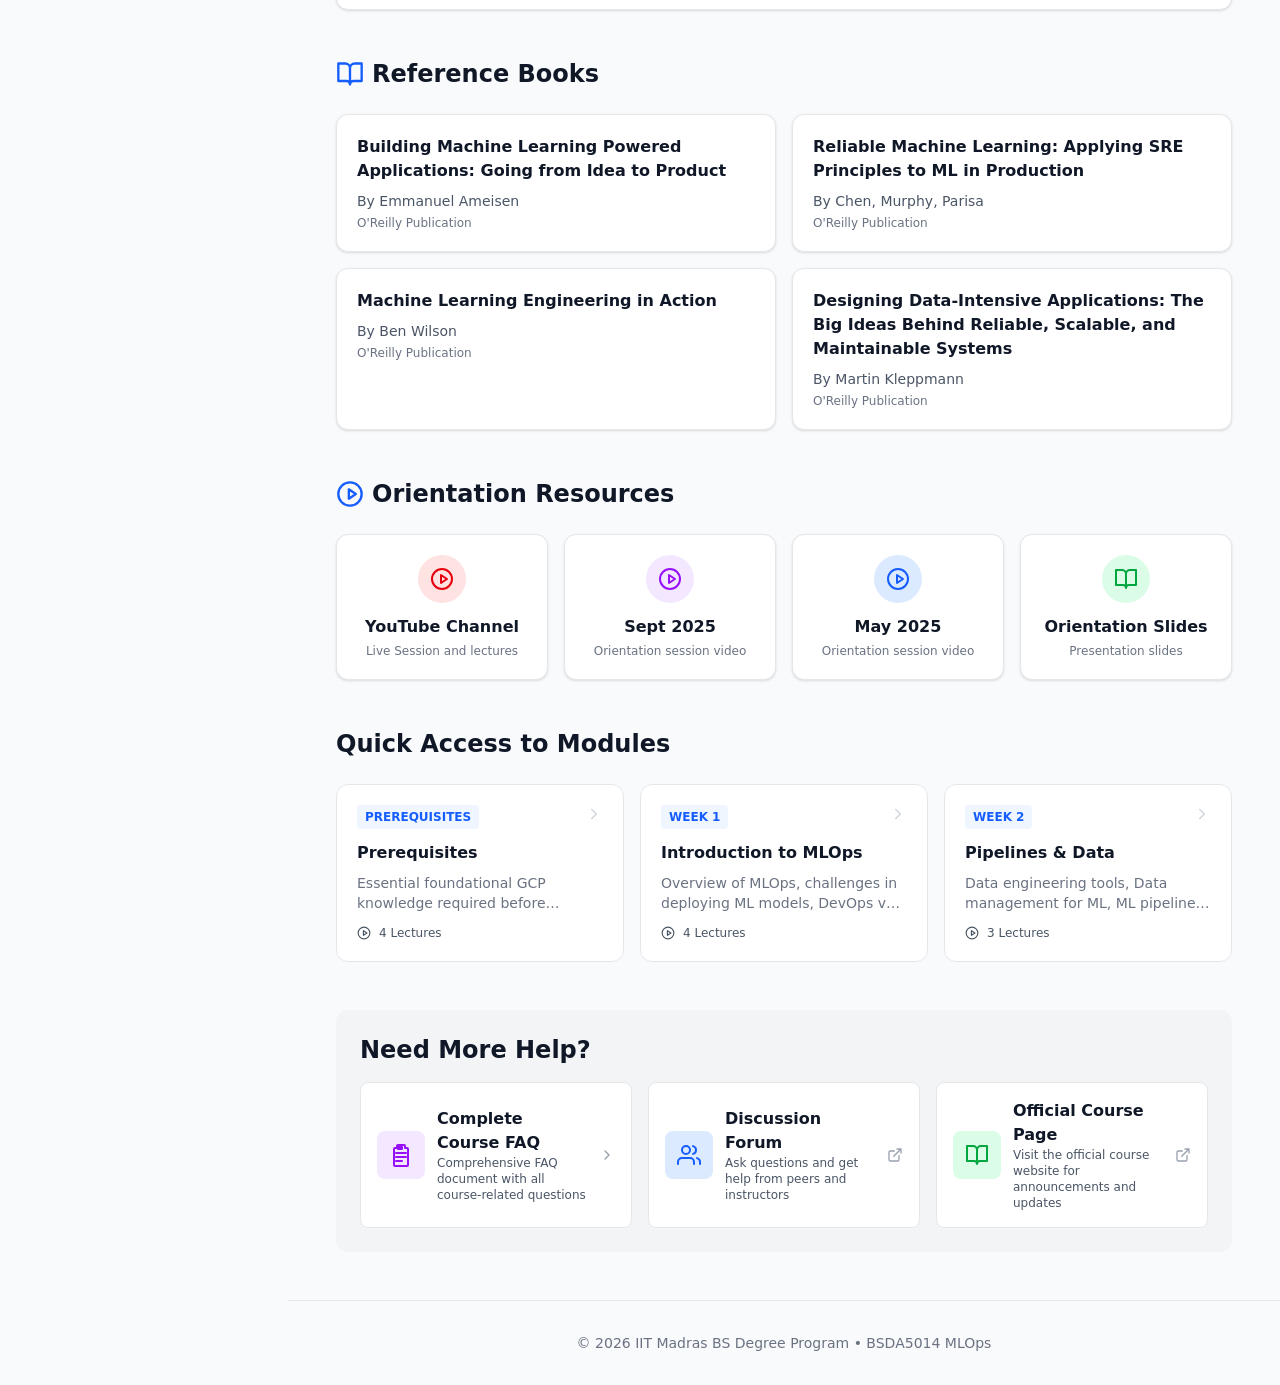
==== commit c01d37e3: "Deploy from private repo: 7933ae4ead118b553e3aa9b27c4c3e5dc932bc77 IITMBSMLOps/MLOpsCourseRepo@7933a" ====
--- a/index.html
+++ b/index.html
@@ -290,8 +290,8 @@
     }
     </script>
 
-    <script type="module" crossorigin src="/assets/index-BgPGM080.js"></script>
-    <link rel="stylesheet" crossorigin href="/assets/index-CahZolme.css">
+    <script type="module" crossorigin src="/assets/index-K8NnRq1n.js"></script>
+    <link rel="stylesheet" crossorigin href="/assets/index-BHZ3-0LB.css">
   </head>
   <body>
     <!-- Crawler-friendly summary for non-JS scrapers (most LLM scrapers do not execute JS). -->
--- a/assets/index-BHZ3-0LB.css
+++ b/assets/index-BHZ3-0LB.css
@@ -0,0 +1 @@
+@layer properties{@supports (((-webkit-hyphens:none)) and (not (margin-trim:inline))) or ((-moz-orient:inline) and (not (color:rgb(from red r g b)))){*,:before,:after,::backdrop{--tw-translate-x:0;--tw-translate-y:0;--tw-translate-z:0;--tw-rotate-x:initial;--tw-rotate-y:initial;--tw-rotate-z:initial;--tw-skew-x:initial;--tw-skew-y:initial;--tw-space-y-reverse:0;--tw-divide-y-reverse:0;--tw-border-style:solid;--tw-gradient-position:initial;--tw-gradient-from:#0000;--tw-gradient-via:#0000;--tw-gradient-to:#0000;--tw-gradient-stops:initial;--tw-gradient-via-stops:initial;--tw-gradient-from-position:0%;--tw-gradient-via-position:50%;--tw-gradient-to-position:100%;--tw-leading:initial;--tw-font-weight:initial;--tw-tracking:initial;--tw-shadow:0 0 #0000;--tw-shadow-color:initial;--tw-shadow-alpha:100%;--tw-inset-shadow:0 0 #0000;--tw-inset-shadow-color:initial;--tw-inset-shadow-alpha:100%;--tw-ring-color:initial;--tw-ring-shadow:0 0 #0000;--tw-inset-ring-color:initial;--tw-inset-ring-shadow:0 0 #0000;--tw-ring-inset:initial;--tw-ring-offset-width:0px;--tw-ring-offset-color:#fff;--tw-ring-offset-shadow:0 0 #0000;--tw-blur:initial;--tw-brightness:initial;--tw-contrast:initial;--tw-grayscale:initial;--tw-hue-rotate:initial;--tw-invert:initial;--tw-opacity:initial;--tw-saturate:initial;--tw-sepia:initial;--tw-drop-shadow:initial;--tw-drop-shadow-color:initial;--tw-drop-shadow-alpha:100%;--tw-drop-shadow-size:initial;--tw-duration:initial;--tw-ease:initial}}}@layer theme{:root,:host{--font-sans:ui-sans-serif,system-ui,sans-serif,"Apple Color Emoji","Segoe UI Emoji","Segoe UI Symbol","Noto Color Emoji";--font-mono:ui-monospace,SFMono-Regular,Menlo,Monaco,Consolas,"Liberation Mono","Courier New",monospace;--color-red-50:oklch(97.1% .013 17.38);--color-red-100:oklch(93.6% .032 17.717);--color-red-200:oklch(88.5% .062 18.334);--color-red-400:oklch(70.4% .191 22.216);--color-red-600:oklch(57.7% .245 27.325);--color-red-700:oklch(50.5% .213 27.518);--color-red-800:oklch(44.4% .177 26.899);--color-orange-50:oklch(98% .016 73.684);--color-orange-100:oklch(95.4% .038 75.164);--color-orange-200:oklch(90.1% .076 70.697);--color-orange-600:oklch(64.6% .222 41.116);--color-orange-700:oklch(55.3% .195 38.402);--color-orange-800:oklch(47% .157 37.304);--color-amber-50:oklch(98.7% .022 95.277);--color-amber-100:oklch(96.2% .059 95.617);--color-amber-300:oklch(87.9% .169 91.605);--color-amber-600:oklch(66.6% .179 58.318);--color-amber-700:oklch(55.5% .163 48.998);--color-amber-800:oklch(47.3% .137 46.201);--color-amber-900:oklch(41.4% .112 45.904);--color-green-50:oklch(98.2% .018 155.826);--color-green-100:oklch(96.2% .044 156.743);--color-green-200:oklch(92.5% .084 155.995);--color-green-400:oklch(79.2% .209 151.711);--color-green-600:oklch(62.7% .194 149.214);--color-green-700:oklch(52.7% .154 150.069);--color-green-800:oklch(44.8% .119 151.328);--color-green-900:oklch(39.3% .095 152.535);--color-cyan-50:oklch(98.4% .019 200.873);--color-blue-50:oklch(97% .014 254.604);--color-blue-100:oklch(93.2% .032 255.585);--color-blue-200:oklch(88.2% .059 254.128);--color-blue-400:oklch(70.7% .165 254.624);--color-blue-500:oklch(62.3% .214 259.815);--color-blue-600:oklch(54.6% .245 262.881);--color-blue-700:oklch(48.8% .243 264.376);--color-blue-800:oklch(42.4% .199 265.638);--color-blue-900:oklch(37.9% .146 265.522);--color-indigo-50:oklch(96.2% .018 272.314);--color-indigo-200:oklch(87% .065 274.039);--color-indigo-600:oklch(51.1% .262 276.966);--color-indigo-700:oklch(45.7% .24 277.023);--color-indigo-800:oklch(39.8% .195 277.366);--color-purple-50:oklch(97.7% .014 308.299);--color-purple-100:oklch(94.6% .033 307.174);--color-purple-200:oklch(90.2% .063 306.703);--color-purple-400:oklch(71.4% .203 305.504);--color-purple-600:oklch(55.8% .288 302.321);--color-purple-700:oklch(49.6% .265 301.924);--color-slate-50:oklch(98.4% .003 247.858);--color-slate-200:oklch(92.9% .013 255.508);--color-slate-600:oklch(44.6% .043 257.281);--color-slate-700:oklch(37.2% .044 257.287);--color-gray-50:oklch(98.5% .002 247.839);--color-gray-100:oklch(96.7% .003 264.542);--color-gray-200:oklch(92.8% .006 264.531);--color-gray-300:oklch(87.2% .01 258.338);--color-gray-400:oklch(70.7% .022 261.325);--color-gray-500:oklch(55.1% .027 264.364);--color-gray-600:oklch(44.6% .03 256.802);--color-gray-700:oklch(37.3% .034 259.733);--color-gray-800:oklch(27.8% .033 256.848);--color-gray-900:oklch(21% .034 264.665);--color-black:#000;--color-white:#fff;--spacing:.25rem;--breakpoint-2xl:96rem;--container-2xl:42rem;--container-6xl:72rem;--text-xs:.75rem;--text-xs--line-height:calc(1/.75);--text-sm:.875rem;--text-sm--line-height:calc(1.25/.875);--text-base:1rem;--text-base--line-height: 1.5 ;--text-lg:1.125rem;--text-lg--line-height:calc(1.75/1.125);--text-xl:1.25rem;--text-xl--line-height:calc(1.75/1.25);--text-2xl:1.5rem;--text-2xl--line-height:calc(2/1.5);--text-3xl:1.875rem;--text-3xl--line-height: 1.2 ;--text-4xl:2.25rem;--text-4xl--line-height:calc(2.5/2.25);--font-weight-medium:500;--font-weight-semibold:600;--font-weight-bold:700;--tracking-wide:.025em;--tracking-wider:.05em;--leading-tight:1.25;--leading-relaxed:1.625;--radius-md:.375rem;--radius-lg:.5rem;--radius-xl:.75rem;--radius-2xl:1rem;--ease-in-out:cubic-bezier(.4,0,.2,1);--animate-spin:spin 1s linear infinite;--blur-2xl:40px;--blur-3xl:64px;--aspect-video:16/9;--default-transition-duration:.15s;--default-transition-timing-function:cubic-bezier(.4,0,.2,1);--default-font-family:var(--font-sans);--default-mono-font-family:var(--font-mono)}}@layer base{*,:after,:before,::backdrop{box-sizing:border-box;border:0 solid;margin:0;padding:0}::file-selector-button{box-sizing:border-box;border:0 solid;margin:0;padding:0}html,:host{-webkit-text-size-adjust:100%;tab-size:4;line-height:1.5;font-family:var(--default-font-family,ui-sans-serif,system-ui,sans-serif,"Apple Color Emoji","Segoe UI Emoji","Segoe UI Symbol","Noto Color Emoji");font-feature-settings:var(--default-font-feature-settings,normal);font-variation-settings:var(--default-font-variation-settings,normal);-webkit-tap-highlight-color:transparent}hr{height:0;color:inherit;border-top-width:1px}abbr:where([title]){-webkit-text-decoration:underline dotted;text-decoration:underline dotted}h1,h2,h3,h4,h5,h6{font-size:inherit;font-weight:inherit}a{color:inherit;-webkit-text-decoration:inherit;text-decoration:inherit}b,strong{font-weight:bolder}code,kbd,samp,pre{font-family:var(--default-mono-font-family,ui-monospace,SFMono-Regular,Menlo,Monaco,Consolas,"Liberation Mono","Courier New",monospace);font-feature-settings:var(--default-mono-font-feature-settings,normal);font-variation-settings:var(--default-mono-font-variation-settings,normal);font-size:1em}small{font-size:80%}sub,sup{vertical-align:baseline;font-size:75%;line-height:0;position:relative}sub{bottom:-.25em}sup{top:-.5em}table{text-indent:0;border-color:inherit;border-collapse:collapse}:-moz-focusring{outline:auto}progress{vertical-align:baseline}summary{display:list-item}ol,ul,menu{list-style:none}img,svg,video,canvas,audio,iframe,embed,object{vertical-align:middle;display:block}img,video{max-width:100%;height:auto}button,input,select,optgroup,textarea{font:inherit;font-feature-settings:inherit;font-variation-settings:inherit;letter-spacing:inherit;color:inherit;opacity:1;background-color:#0000;border-radius:0}::file-selector-button{font:inherit;font-feature-settings:inherit;font-variation-settings:inherit;letter-spacing:inherit;color:inherit;opacity:1;background-color:#0000;border-radius:0}:where(select:is([multiple],[size])) optgroup{font-weight:bolder}:where(select:is([multiple],[size])) optgroup option{padding-inline-start:20px}::file-selector-button{margin-inline-end:4px}::placeholder{opacity:1}@supports (not ((-webkit-appearance:-apple-pay-button))) or (contain-intrinsic-size:1px){::placeholder{color:currentColor}@supports (color:color-mix(in lab,red,red)){::placeholder{color:color-mix(in oklab,currentcolor 50%,transparent)}}}textarea{resize:vertical}::-webkit-search-decoration{-webkit-appearance:none}::-webkit-date-and-time-value{min-height:1lh;text-align:inherit}::-webkit-datetime-edit{display:inline-flex}::-webkit-datetime-edit-fields-wrapper{padding:0}::-webkit-datetime-edit{padding-block:0}::-webkit-datetime-edit-year-field{padding-block:0}::-webkit-datetime-edit-month-field{padding-block:0}::-webkit-datetime-edit-day-field{padding-block:0}::-webkit-datetime-edit-hour-field{padding-block:0}::-webkit-datetime-edit-minute-field{padding-block:0}::-webkit-datetime-edit-second-field{padding-block:0}::-webkit-datetime-edit-millisecond-field{padding-block:0}::-webkit-datetime-edit-meridiem-field{padding-block:0}::-webkit-calendar-picker-indicator{line-height:1}:-moz-ui-invalid{box-shadow:none}button,input:where([type=button],[type=reset],[type=submit]){appearance:button}::file-selector-button{appearance:button}::-webkit-inner-spin-button{height:auto}::-webkit-outer-spin-button{height:auto}[hidden]:where(:not([hidden=until-found])){display:none!important}}@layer components;@layer utilities{.pointer-events-none{pointer-events:none}.visible{visibility:visible}.absolute{position:absolute}.fixed{position:fixed}.relative{position:relative}.static{position:static}.sticky{position:sticky}.inset-0{inset:calc(var(--spacing)*0)}.inset-y-0{inset-block:calc(var(--spacing)*0)}.-top-1\.5{top:calc(var(--spacing)*-1.5)}.top-0{top:calc(var(--spacing)*0)}.top-1\/2{top:50%}.top-2{top:calc(var(--spacing)*2)}.top-full{top:100%}.right-0{right:calc(var(--spacing)*0)}.right-2{right:calc(var(--spacing)*2)}.right-2\.5{right:calc(var(--spacing)*2.5)}.right-3{right:calc(var(--spacing)*3)}.bottom-0{bottom:calc(var(--spacing)*0)}.left-0{left:calc(var(--spacing)*0)}.left-8{left:calc(var(--spacing)*8)}.z-10{z-index:10}.z-20{z-index:20}.z-30{z-index:30}.container{width:100%}@media(min-width:40rem){.container{max-width:40rem}}@media(min-width:48rem){.container{max-width:48rem}}@media(min-width:64rem){.container{max-width:64rem}}@media(min-width:80rem){.container{max-width:80rem}}@media(min-width:96rem){.container{max-width:96rem}}.mx-auto{margin-inline:auto}.-mt-10{margin-top:calc(var(--spacing)*-10)}.mt-0\.5{margin-top:calc(var(--spacing)*.5)}.mt-1{margin-top:calc(var(--spacing)*1)}.mt-1\.5{margin-top:calc(var(--spacing)*1.5)}.mt-2{margin-top:calc(var(--spacing)*2)}.mt-3{margin-top:calc(var(--spacing)*3)}.mt-4{margin-top:calc(var(--spacing)*4)}.mt-6{margin-top:calc(var(--spacing)*6)}.mt-8{margin-top:calc(var(--spacing)*8)}.mt-12{margin-top:calc(var(--spacing)*12)}.mt-auto{margin-top:auto}.-mr-10{margin-right:calc(var(--spacing)*-10)}.mr-4{margin-right:calc(var(--spacing)*4)}.-mb-10{margin-bottom:calc(var(--spacing)*-10)}.mb-1{margin-bottom:calc(var(--spacing)*1)}.mb-1\.5{margin-bottom:calc(var(--spacing)*1.5)}.mb-2{margin-bottom:calc(var(--spacing)*2)}.mb-3{margin-bottom:calc(var(--spacing)*3)}.mb-4{margin-bottom:calc(var(--spacing)*4)}.mb-6{margin-bottom:calc(var(--spacing)*6)}.mb-8{margin-bottom:calc(var(--spacing)*8)}.-ml-10{margin-left:calc(var(--spacing)*-10)}.ml-2{margin-left:calc(var(--spacing)*2)}.ml-4{margin-left:calc(var(--spacing)*4)}.ml-auto{margin-left:auto}.line-clamp-2{-webkit-line-clamp:2;-webkit-box-orient:vertical;display:-webkit-box;overflow:hidden}.block{display:block}.contents{display:contents}.flex{display:flex}.grid{display:grid}.hidden{display:none}.inline{display:inline}.inline-flex{display:inline-flex}.table{display:table}.aspect-video{aspect-ratio:var(--aspect-video)}.h-1\.5{height:calc(var(--spacing)*1.5)}.h-3{height:calc(var(--spacing)*3)}.h-4{height:calc(var(--spacing)*4)}.h-5{height:calc(var(--spacing)*5)}.h-8{height:calc(var(--spacing)*8)}.h-10{height:calc(var(--spacing)*10)}.h-12{height:calc(var(--spacing)*12)}.h-16{height:calc(var(--spacing)*16)}.h-40{height:calc(var(--spacing)*40)}.h-64{height:calc(var(--spacing)*64)}.h-\[800px\]{height:800px}.h-full{height:100%}.max-h-\[300px\]{max-height:300px}.min-h-screen{min-height:100vh}.w-1\.5{width:calc(var(--spacing)*1.5)}.w-3{width:calc(var(--spacing)*3)}.w-4{width:calc(var(--spacing)*4)}.w-5{width:calc(var(--spacing)*5)}.w-8{width:calc(var(--spacing)*8)}.w-10{width:calc(var(--spacing)*10)}.w-12{width:calc(var(--spacing)*12)}.w-16{width:calc(var(--spacing)*16)}.w-40{width:calc(var(--spacing)*40)}.w-64{width:calc(var(--spacing)*64)}.w-72{width:calc(var(--spacing)*72)}.w-\[260px\]{width:260px}.w-full{width:100%}.max-w-2xl{max-width:var(--container-2xl)}.max-w-6xl{max-width:var(--container-6xl)}.max-w-\[200px\]{max-width:200px}.max-w-screen-2xl{max-width:var(--breakpoint-2xl)}.min-w-0{min-width:calc(var(--spacing)*0)}.min-w-\[150px\]{min-width:150px}.flex-1{flex:1}.flex-shrink{flex-shrink:1}.shrink-0{flex-shrink:0}.border-collapse{border-collapse:collapse}.-translate-x-full{--tw-translate-x:-100%;translate:var(--tw-translate-x)var(--tw-translate-y)}.translate-x-0{--tw-translate-x:calc(var(--spacing)*0);translate:var(--tw-translate-x)var(--tw-translate-y)}.-translate-y-1\/2{--tw-translate-y: -50% ;translate:var(--tw-translate-x)var(--tw-translate-y)}.rotate-45{rotate:45deg}.rotate-90{rotate:90deg}.rotate-180{rotate:180deg}.transform{transform:var(--tw-rotate-x,)var(--tw-rotate-y,)var(--tw-rotate-z,)var(--tw-skew-x,)var(--tw-skew-y,)}.animate-spin{animation:var(--animate-spin)}.cursor-pointer{cursor:pointer}.scroll-mt-8{scroll-margin-top:calc(var(--spacing)*8)}.list-inside{list-style-position:inside}.list-disc{list-style-type:disc}.appearance-none{appearance:none}.grid-cols-1{grid-template-columns:repeat(1,minmax(0,1fr))}.grid-cols-2{grid-template-columns:repeat(2,minmax(0,1fr))}.flex-col{flex-direction:column}.flex-wrap{flex-wrap:wrap}.items-center{align-items:center}.items-start{align-items:flex-start}.justify-between{justify-content:space-between}.justify-center{justify-content:center}.justify-end{justify-content:flex-end}.gap-0{gap:calc(var(--spacing)*0)}.gap-1{gap:calc(var(--spacing)*1)}.gap-2{gap:calc(var(--spacing)*2)}.gap-3{gap:calc(var(--spacing)*3)}.gap-4{gap:calc(var(--spacing)*4)}.gap-6{gap:calc(var(--spacing)*6)}.gap-8{gap:calc(var(--spacing)*8)}:where(.space-y-1>:not(:last-child)){--tw-space-y-reverse:0;margin-block-start:calc(calc(var(--spacing)*1)*var(--tw-space-y-reverse));margin-block-end:calc(calc(var(--spacing)*1)*calc(1 - var(--tw-space-y-reverse)))}:where(.space-y-2>:not(:last-child)){--tw-space-y-reverse:0;margin-block-start:calc(calc(var(--spacing)*2)*var(--tw-space-y-reverse));margin-block-end:calc(calc(var(--spacing)*2)*calc(1 - var(--tw-space-y-reverse)))}:where(.space-y-3>:not(:last-child)){--tw-space-y-reverse:0;margin-block-start:calc(calc(var(--spacing)*3)*var(--tw-space-y-reverse));margin-block-end:calc(calc(var(--spacing)*3)*calc(1 - var(--tw-space-y-reverse)))}:where(.space-y-4>:not(:last-child)){--tw-space-y-reverse:0;margin-block-start:calc(calc(var(--spacing)*4)*var(--tw-space-y-reverse));margin-block-end:calc(calc(var(--spacing)*4)*calc(1 - var(--tw-space-y-reverse)))}:where(.space-y-6>:not(:last-child)){--tw-space-y-reverse:0;margin-block-start:calc(calc(var(--spacing)*6)*var(--tw-space-y-reverse));margin-block-end:calc(calc(var(--spacing)*6)*calc(1 - var(--tw-space-y-reverse)))}:where(.space-y-8>:not(:last-child)){--tw-space-y-reverse:0;margin-block-start:calc(calc(var(--spacing)*8)*var(--tw-space-y-reverse));margin-block-end:calc(calc(var(--spacing)*8)*calc(1 - var(--tw-space-y-reverse)))}:where(.space-y-12>:not(:last-child)){--tw-space-y-reverse:0;margin-block-start:calc(calc(var(--spacing)*12)*var(--tw-space-y-reverse));margin-block-end:calc(calc(var(--spacing)*12)*calc(1 - var(--tw-space-y-reverse)))}:where(.divide-y>:not(:last-child)){--tw-divide-y-reverse:0;border-bottom-style:var(--tw-border-style);border-top-style:var(--tw-border-style);border-top-width:calc(1px*var(--tw-divide-y-reverse));border-bottom-width:calc(1px*calc(1 - var(--tw-divide-y-reverse)))}:where(.divide-gray-100>:not(:last-child)){border-color:var(--color-gray-100)}.truncate{text-overflow:ellipsis;white-space:nowrap;overflow:hidden}.overflow-hidden{overflow:hidden}.overflow-x-auto{overflow-x:auto}.overflow-y-auto{overflow-y:auto}.rounded{border-radius:.25rem}.rounded-2xl{border-radius:var(--radius-2xl)}.rounded-full{border-radius:3.40282e38px}.rounded-lg{border-radius:var(--radius-lg)}.rounded-md{border-radius:var(--radius-md)}.rounded-xl{border-radius:var(--radius-xl)}.rounded-l-lg{border-top-left-radius:var(--radius-lg);border-bottom-left-radius:var(--radius-lg)}.rounded-r-lg{border-top-right-radius:var(--radius-lg);border-bottom-right-radius:var(--radius-lg)}.border{border-style:var(--tw-border-style);border-width:1px}.border-0{border-style:var(--tw-border-style);border-width:0}.border-2{border-style:var(--tw-border-style);border-width:2px}.border-t{border-top-style:var(--tw-border-style);border-top-width:1px}.border-r{border-right-style:var(--tw-border-style);border-right-width:1px}.border-b{border-bottom-style:var(--tw-border-style);border-bottom-width:1px}.border-l-0{border-left-style:var(--tw-border-style);border-left-width:0}.border-amber-300{border-color:var(--color-amber-300)}.border-blue-100{border-color:var(--color-blue-100)}.border-blue-200{border-color:var(--color-blue-200)}.border-blue-400{border-color:var(--color-blue-400)}.border-gray-100{border-color:var(--color-gray-100)}.border-gray-200{border-color:var(--color-gray-200)}.border-gray-300{border-color:var(--color-gray-300)}.border-green-200{border-color:var(--color-green-200)}.border-indigo-200{border-color:var(--color-indigo-200)}.border-orange-200{border-color:var(--color-orange-200)}.border-purple-200{border-color:var(--color-purple-200)}.border-red-200{border-color:var(--color-red-200)}.border-red-400{border-color:var(--color-red-400)}.border-slate-200{border-color:var(--color-slate-200)}.bg-amber-50{background-color:var(--color-amber-50)}.bg-amber-100{background-color:var(--color-amber-100)}.bg-black{background-color:var(--color-black)}.bg-blue-50{background-color:var(--color-blue-50)}.bg-blue-50\/50{background-color:#eff6ff80}@supports (color:color-mix(in lab,red,red)){.bg-blue-50\/50{background-color:color-mix(in oklab,var(--color-blue-50)50%,transparent)}}.bg-blue-100{background-color:var(--color-blue-100)}.bg-blue-200{background-color:var(--color-blue-200)}.bg-blue-400{background-color:var(--color-blue-400)}.bg-blue-500{background-color:var(--color-blue-500)}.bg-blue-600{background-color:var(--color-blue-600)}.bg-blue-800{background-color:var(--color-blue-800)}.bg-blue-900{background-color:var(--color-blue-900)}.bg-gray-50{background-color:var(--color-gray-50)}.bg-gray-100{background-color:var(--color-gray-100)}.bg-gray-200{background-color:var(--color-gray-200)}.bg-green-50{background-color:var(--color-green-50)}.bg-green-100{background-color:var(--color-green-100)}.bg-green-200{background-color:var(--color-green-200)}.bg-indigo-50{background-color:var(--color-indigo-50)}.bg-orange-50{background-color:var(--color-orange-50)}.bg-orange-100{background-color:var(--color-orange-100)}.bg-purple-50{background-color:var(--color-purple-50)}.bg-purple-100{background-color:var(--color-purple-100)}.bg-purple-200{background-color:var(--color-purple-200)}.bg-purple-600{background-color:var(--color-purple-600)}.bg-red-50{background-color:var(--color-red-50)}.bg-red-100{background-color:var(--color-red-100)}.bg-slate-50{background-color:var(--color-slate-50)}.bg-white{background-color:var(--color-white)}.bg-gradient-to-br{--tw-gradient-position:to bottom right in oklab;background-image:linear-gradient(var(--tw-gradient-stops))}.bg-gradient-to-r{--tw-gradient-position:to right in oklab;background-image:linear-gradient(var(--tw-gradient-stops))}.from-blue-50{--tw-gradient-from:var(--color-blue-50);--tw-gradient-stops:var(--tw-gradient-via-stops,var(--tw-gradient-position),var(--tw-gradient-from)var(--tw-gradient-from-position),var(--tw-gradient-to)var(--tw-gradient-to-position))}.from-blue-900{--tw-gradient-from:var(--color-blue-900);--tw-gradient-stops:var(--tw-gradient-via-stops,var(--tw-gradient-position),var(--tw-gradient-from)var(--tw-gradient-from-position),var(--tw-gradient-to)var(--tw-gradient-to-position))}.from-purple-50{--tw-gradient-from:var(--color-purple-50);--tw-gradient-stops:var(--tw-gradient-via-stops,var(--tw-gradient-position),var(--tw-gradient-from)var(--tw-gradient-from-position),var(--tw-gradient-to)var(--tw-gradient-to-position))}.to-cyan-50{--tw-gradient-to:var(--color-cyan-50);--tw-gradient-stops:var(--tw-gradient-via-stops,var(--tw-gradient-position),var(--tw-gradient-from)var(--tw-gradient-from-position),var(--tw-gradient-to)var(--tw-gradient-to-position))}.to-indigo-50{--tw-gradient-to:var(--color-indigo-50);--tw-gradient-stops:var(--tw-gradient-via-stops,var(--tw-gradient-position),var(--tw-gradient-from)var(--tw-gradient-from-position),var(--tw-gradient-to)var(--tw-gradient-to-position))}.to-indigo-800{--tw-gradient-to:var(--color-indigo-800);--tw-gradient-stops:var(--tw-gradient-via-stops,var(--tw-gradient-position),var(--tw-gradient-from)var(--tw-gradient-from-position),var(--tw-gradient-to)var(--tw-gradient-to-position))}.object-cover{object-fit:cover}.p-2{padding:calc(var(--spacing)*2)}.p-3{padding:calc(var(--spacing)*3)}.p-4{padding:calc(var(--spacing)*4)}.p-5{padding:calc(var(--spacing)*5)}.p-6{padding:calc(var(--spacing)*6)}.p-8{padding:calc(var(--spacing)*8)}.px-2{padding-inline:calc(var(--spacing)*2)}.px-3{padding-inline:calc(var(--spacing)*3)}.px-4{padding-inline:calc(var(--spacing)*4)}.px-6{padding-inline:calc(var(--spacing)*6)}.py-0\.5{padding-block:calc(var(--spacing)*.5)}.py-1{padding-block:calc(var(--spacing)*1)}.py-2{padding-block:calc(var(--spacing)*2)}.py-2\.5{padding-block:calc(var(--spacing)*2.5)}.py-3{padding-block:calc(var(--spacing)*3)}.py-8{padding-block:calc(var(--spacing)*8)}.py-20{padding-block:calc(var(--spacing)*20)}.pt-0{padding-top:calc(var(--spacing)*0)}.pt-3{padding-top:calc(var(--spacing)*3)}.pr-8{padding-right:calc(var(--spacing)*8)}.pr-9{padding-right:calc(var(--spacing)*9)}.pb-4{padding-bottom:calc(var(--spacing)*4)}.pb-6{padding-bottom:calc(var(--spacing)*6)}.pl-3{padding-left:calc(var(--spacing)*3)}.pl-4{padding-left:calc(var(--spacing)*4)}.text-center{text-align:center}.text-left{text-align:left}.font-sans{font-family:var(--font-sans)}.text-2xl{font-size:var(--text-2xl);line-height:var(--tw-leading,var(--text-2xl--line-height))}.text-3xl{font-size:var(--text-3xl);line-height:var(--tw-leading,var(--text-3xl--line-height))}.text-base{font-size:var(--text-base);line-height:var(--tw-leading,var(--text-base--line-height))}.text-lg{font-size:var(--text-lg);line-height:var(--tw-leading,var(--text-lg--line-height))}.text-sm{font-size:var(--text-sm);line-height:var(--tw-leading,var(--text-sm--line-height))}.text-xl{font-size:var(--text-xl);line-height:var(--tw-leading,var(--text-xl--line-height))}.text-xs{font-size:var(--text-xs);line-height:var(--tw-leading,var(--text-xs--line-height))}.text-\[10px\]{font-size:10px}.text-\[12px\]{font-size:12px}.leading-relaxed{--tw-leading:var(--leading-relaxed);line-height:var(--leading-relaxed)}.leading-tight{--tw-leading:var(--leading-tight);line-height:var(--leading-tight)}.font-bold{--tw-font-weight:var(--font-weight-bold);font-weight:var(--font-weight-bold)}.font-medium{--tw-font-weight:var(--font-weight-medium);font-weight:var(--font-weight-medium)}.font-semibold{--tw-font-weight:var(--font-weight-semibold);font-weight:var(--font-weight-semibold)}.tracking-wide{--tw-tracking:var(--tracking-wide);letter-spacing:var(--tracking-wide)}.tracking-wider{--tw-tracking:var(--tracking-wider);letter-spacing:var(--tracking-wider)}.text-amber-600{color:var(--color-amber-600)}.text-amber-700{color:var(--color-amber-700)}.text-amber-800{color:var(--color-amber-800)}.text-blue-100{color:var(--color-blue-100)}.text-blue-400{color:var(--color-blue-400)}.text-blue-600{color:var(--color-blue-600)}.text-blue-700{color:var(--color-blue-700)}.text-blue-800{color:var(--color-blue-800)}.text-blue-900{color:var(--color-blue-900)}.text-gray-300{color:var(--color-gray-300)}.text-gray-400{color:var(--color-gray-400)}.text-gray-500{color:var(--color-gray-500)}.text-gray-600{color:var(--color-gray-600)}.text-gray-700{color:var(--color-gray-700)}.text-gray-800{color:var(--color-gray-800)}.text-gray-900{color:var(--color-gray-900)}.text-green-600{color:var(--color-green-600)}.text-green-700{color:var(--color-green-700)}.text-green-800{color:var(--color-green-800)}.text-indigo-600{color:var(--color-indigo-600)}.text-orange-600{color:var(--color-orange-600)}.text-orange-700{color:var(--color-orange-700)}.text-orange-800{color:var(--color-orange-800)}.text-purple-400{color:var(--color-purple-400)}.text-purple-600{color:var(--color-purple-600)}.text-purple-700{color:var(--color-purple-700)}.text-red-600{color:var(--color-red-600)}.text-red-700{color:var(--color-red-700)}.text-red-800{color:var(--color-red-800)}.text-slate-600{color:var(--color-slate-600)}.text-white{color:var(--color-white)}.capitalize{text-transform:capitalize}.uppercase{text-transform:uppercase}.underline{text-decoration-line:underline}.underline-offset-2{text-underline-offset:2px}.opacity-5{opacity:.05}.opacity-10{opacity:.1}.opacity-25{opacity:.25}.opacity-40{opacity:.4}.opacity-50{opacity:.5}.opacity-75{opacity:.75}.shadow-lg{--tw-shadow:0 10px 15px -3px var(--tw-shadow-color,#0000001a),0 4px 6px -4px var(--tw-shadow-color,#0000001a);box-shadow:var(--tw-inset-shadow),var(--tw-inset-ring-shadow),var(--tw-ring-offset-shadow),var(--tw-ring-shadow),var(--tw-shadow)}.shadow-md{--tw-shadow:0 4px 6px -1px var(--tw-shadow-color,#0000001a),0 2px 4px -2px var(--tw-shadow-color,#0000001a);box-shadow:var(--tw-inset-shadow),var(--tw-inset-ring-shadow),var(--tw-ring-offset-shadow),var(--tw-ring-shadow),var(--tw-shadow)}.shadow-sm{--tw-shadow:0 1px 3px 0 var(--tw-shadow-color,#0000001a),0 1px 2px -1px var(--tw-shadow-color,#0000001a);box-shadow:var(--tw-inset-shadow),var(--tw-inset-ring-shadow),var(--tw-ring-offset-shadow),var(--tw-ring-shadow),var(--tw-shadow)}.shadow-xl{--tw-shadow:0 20px 25px -5px var(--tw-shadow-color,#0000001a),0 8px 10px -6px var(--tw-shadow-color,#0000001a);box-shadow:var(--tw-inset-shadow),var(--tw-inset-ring-shadow),var(--tw-ring-offset-shadow),var(--tw-ring-shadow),var(--tw-shadow)}.blur-2xl{--tw-blur:blur(var(--blur-2xl));filter:var(--tw-blur,)var(--tw-brightness,)var(--tw-contrast,)var(--tw-grayscale,)var(--tw-hue-rotate,)var(--tw-invert,)var(--tw-saturate,)var(--tw-sepia,)var(--tw-drop-shadow,)}.blur-3xl{--tw-blur:blur(var(--blur-3xl));filter:var(--tw-blur,)var(--tw-brightness,)var(--tw-contrast,)var(--tw-grayscale,)var(--tw-hue-rotate,)var(--tw-invert,)var(--tw-saturate,)var(--tw-sepia,)var(--tw-drop-shadow,)}.transition{transition-property:color,background-color,border-color,outline-color,text-decoration-color,fill,stroke,--tw-gradient-from,--tw-gradient-via,--tw-gradient-to,opacity,box-shadow,transform,translate,scale,rotate,filter,-webkit-backdrop-filter,backdrop-filter,display,content-visibility,overlay,pointer-events;transition-timing-function:var(--tw-ease,var(--default-transition-timing-function));transition-duration:var(--tw-duration,var(--default-transition-duration))}.transition-all{transition-property:all;transition-timing-function:var(--tw-ease,var(--default-transition-timing-function));transition-duration:var(--tw-duration,var(--default-transition-duration))}.transition-colors{transition-property:color,background-color,border-color,outline-color,text-decoration-color,fill,stroke,--tw-gradient-from,--tw-gradient-via,--tw-gradient-to;transition-timing-function:var(--tw-ease,var(--default-transition-timing-function));transition-duration:var(--tw-duration,var(--default-transition-duration))}.transition-opacity{transition-property:opacity;transition-timing-function:var(--tw-ease,var(--default-transition-timing-function));transition-duration:var(--tw-duration,var(--default-transition-duration))}.transition-shadow{transition-property:box-shadow;transition-timing-function:var(--tw-ease,var(--default-transition-timing-function));transition-duration:var(--tw-duration,var(--default-transition-duration))}.transition-transform{transition-property:transform,translate,scale,rotate;transition-timing-function:var(--tw-ease,var(--default-transition-timing-function));transition-duration:var(--tw-duration,var(--default-transition-duration))}.duration-200{--tw-duration:.2s;transition-duration:.2s}.ease-in-out{--tw-ease:var(--ease-in-out);transition-timing-function:var(--ease-in-out)}@media(hover:hover){.group-hover\:bg-blue-800:is(:where(.group):hover *){background-color:var(--color-blue-800)}.group-hover\:text-blue-500:is(:where(.group):hover *){color:var(--color-blue-500)}.group-hover\:text-blue-600:is(:where(.group):hover *){color:var(--color-blue-600)}.group-hover\:text-blue-700:is(:where(.group):hover *){color:var(--color-blue-700)}.group-hover\:text-gray-500:is(:where(.group):hover *){color:var(--color-gray-500)}.group-hover\:text-gray-600:is(:where(.group):hover *){color:var(--color-gray-600)}.group-hover\:text-purple-600:is(:where(.group):hover *){color:var(--color-purple-600)}.group-hover\:underline:is(:where(.group):hover *){text-decoration-line:underline}.group-hover\:opacity-90:is(:where(.group):hover *){opacity:.9}.hover\:border-blue-400:hover{border-color:var(--color-blue-400)}.hover\:border-green-400:hover{border-color:var(--color-green-400)}.hover\:border-purple-400:hover{border-color:var(--color-purple-400)}.hover\:border-red-400:hover{border-color:var(--color-red-400)}.hover\:bg-black\/5:hover{background-color:#0000000d}@supports (color:color-mix(in lab,red,red)){.hover\:bg-black\/5:hover{background-color:color-mix(in oklab,var(--color-black)5%,transparent)}}.hover\:bg-blue-50:hover{background-color:var(--color-blue-50)}.hover\:bg-blue-200:hover{background-color:var(--color-blue-200)}.hover\:bg-blue-700:hover{background-color:var(--color-blue-700)}.hover\:bg-gray-50:hover{background-color:var(--color-gray-50)}.hover\:bg-gray-100:hover{background-color:var(--color-gray-100)}.hover\:bg-gray-200:hover{background-color:var(--color-gray-200)}.hover\:bg-purple-200:hover{background-color:var(--color-purple-200)}.hover\:text-amber-900:hover{color:var(--color-amber-900)}.hover\:text-blue-700:hover{color:var(--color-blue-700)}.hover\:text-gray-600:hover{color:var(--color-gray-600)}.hover\:text-gray-900:hover{color:var(--color-gray-900)}.hover\:text-green-700:hover{color:var(--color-green-700)}.hover\:text-green-900:hover{color:var(--color-green-900)}.hover\:text-indigo-700:hover{color:var(--color-indigo-700)}.hover\:text-orange-700:hover{color:var(--color-orange-700)}.hover\:text-purple-700:hover{color:var(--color-purple-700)}.hover\:text-slate-700:hover{color:var(--color-slate-700)}.hover\:shadow-md:hover{--tw-shadow:0 4px 6px -1px var(--tw-shadow-color,#0000001a),0 2px 4px -2px var(--tw-shadow-color,#0000001a);box-shadow:var(--tw-inset-shadow),var(--tw-inset-ring-shadow),var(--tw-ring-offset-shadow),var(--tw-ring-shadow),var(--tw-shadow)}.hover\:shadow-sm:hover{--tw-shadow:0 1px 3px 0 var(--tw-shadow-color,#0000001a),0 1px 2px -1px var(--tw-shadow-color,#0000001a);box-shadow:var(--tw-inset-shadow),var(--tw-inset-ring-shadow),var(--tw-ring-offset-shadow),var(--tw-ring-shadow),var(--tw-shadow)}}.focus\:z-10:focus{z-index:10}.focus\:border-blue-400:focus{border-color:var(--color-blue-400)}.focus\:ring-2:focus{--tw-ring-shadow:var(--tw-ring-inset,)0 0 0 calc(2px + var(--tw-ring-offset-width))var(--tw-ring-color,currentcolor);box-shadow:var(--tw-inset-shadow),var(--tw-inset-ring-shadow),var(--tw-ring-offset-shadow),var(--tw-ring-shadow),var(--tw-shadow)}.focus\:ring-blue-200:focus{--tw-ring-color:var(--color-blue-200)}.focus\:ring-blue-500:focus{--tw-ring-color:var(--color-blue-500)}.focus\:ring-red-200:focus{--tw-ring-color:var(--color-red-200)}.focus\:outline-none:focus{--tw-outline-style:none;outline-style:none}.active\:bg-blue-800:active{background-color:var(--color-blue-800)}.disabled\:cursor-not-allowed:disabled{cursor:not-allowed}.disabled\:bg-gray-50:disabled{background-color:var(--color-gray-50)}.disabled\:opacity-50:disabled{opacity:.5}@media(min-width:40rem){.sm\:table-cell{display:table-cell}.sm\:w-72{width:calc(var(--spacing)*72)}.sm\:grid-cols-2{grid-template-columns:repeat(2,minmax(0,1fr))}}@media(min-width:48rem){.md\:block{display:block}.md\:flex{display:flex}.md\:hidden{display:none}.md\:inline-block{display:inline-block}.md\:grid-cols-1{grid-template-columns:repeat(1,minmax(0,1fr))}.md\:grid-cols-2{grid-template-columns:repeat(2,minmax(0,1fr))}.md\:grid-cols-3{grid-template-columns:repeat(3,minmax(0,1fr))}.md\:grid-cols-4{grid-template-columns:repeat(4,minmax(0,1fr))}.md\:p-8{padding:calc(var(--spacing)*8)}.md\:p-12{padding:calc(var(--spacing)*12)}.md\:text-4xl{font-size:var(--text-4xl);line-height:var(--tw-leading,var(--text-4xl--line-height))}}@media(min-width:64rem){.lg\:static{position:static}.lg\:sticky{position:sticky}.lg\:top-0{top:calc(var(--spacing)*0)}.lg\:col-span-2{grid-column:span 2/span 2}.lg\:hidden{display:none}.lg\:h-screen{height:100vh}.lg\:min-h-0{min-height:calc(var(--spacing)*0)}.lg\:translate-x-0{--tw-translate-x:calc(var(--spacing)*0);translate:var(--tw-translate-x)var(--tw-translate-y)}.lg\:grid-cols-3{grid-template-columns:repeat(3,minmax(0,1fr))}.lg\:p-12{padding:calc(var(--spacing)*12)}}}body{margin:0}@keyframes support-tip-in{0%{opacity:0;transform:translateY(6px)}to{opacity:1;transform:translateY(0)}}.support-tip{animation:.22s ease-out both support-tip-in}@media(prefers-reduced-motion:reduce){.support-tip{animation:none}}@property --tw-translate-x{syntax:"*";inherits:false;initial-value:0}@property --tw-translate-y{syntax:"*";inherits:false;initial-value:0}@property --tw-translate-z{syntax:"*";inherits:false;initial-value:0}@property --tw-rotate-x{syntax:"*";inherits:false}@property --tw-rotate-y{syntax:"*";inherits:false}@property --tw-rotate-z{syntax:"*";inherits:false}@property --tw-skew-x{syntax:"*";inherits:false}@property --tw-skew-y{syntax:"*";inherits:false}@property --tw-space-y-reverse{syntax:"*";inherits:false;initial-value:0}@property --tw-divide-y-reverse{syntax:"*";inherits:false;initial-value:0}@property --tw-border-style{syntax:"*";inherits:false;initial-value:solid}@property --tw-gradient-position{syntax:"*";inherits:false}@property --tw-gradient-from{syntax:"<color>";inherits:false;initial-value:#0000}@property --tw-gradient-via{syntax:"<color>";inherits:false;initial-value:#0000}@property --tw-gradient-to{syntax:"<color>";inherits:false;initial-value:#0000}@property --tw-gradient-stops{syntax:"*";inherits:false}@property --tw-gradient-via-stops{syntax:"*";inherits:false}@property --tw-gradient-from-position{syntax:"<length-percentage>";inherits:false;initial-value:0%}@property --tw-gradient-via-position{syntax:"<length-percentage>";inherits:false;initial-value:50%}@property --tw-gradient-to-position{syntax:"<length-percentage>";inherits:false;initial-value:100%}@property --tw-leading{syntax:"*";inherits:false}@property --tw-font-weight{syntax:"*";inherits:false}@property --tw-tracking{syntax:"*";inherits:false}@property --tw-shadow{syntax:"*";inherits:false;initial-value:0 0 #0000}@property --tw-shadow-color{syntax:"*";inherits:false}@property --tw-shadow-alpha{syntax:"<percentage>";inherits:false;initial-value:100%}@property --tw-inset-shadow{syntax:"*";inherits:false;initial-value:0 0 #0000}@property --tw-inset-shadow-color{syntax:"*";inherits:false}@property --tw-inset-shadow-alpha{syntax:"<percentage>";inherits:false;initial-value:100%}@property --tw-ring-color{syntax:"*";inherits:false}@property --tw-ring-shadow{syntax:"*";inherits:false;initial-value:0 0 #0000}@property --tw-inset-ring-color{syntax:"*";inherits:false}@property --tw-inset-ring-shadow{syntax:"*";inherits:false;initial-value:0 0 #0000}@property --tw-ring-inset{syntax:"*";inherits:false}@property --tw-ring-offset-width{syntax:"<length>";inherits:false;initial-value:0}@property --tw-ring-offset-color{syntax:"*";inherits:false;initial-value:#fff}@property --tw-ring-offset-shadow{syntax:"*";inherits:false;initial-value:0 0 #0000}@property --tw-blur{syntax:"*";inherits:false}@property --tw-brightness{syntax:"*";inherits:false}@property --tw-contrast{syntax:"*";inherits:false}@property --tw-grayscale{syntax:"*";inherits:false}@property --tw-hue-rotate{syntax:"*";inherits:false}@property --tw-invert{syntax:"*";inherits:false}@property --tw-opacity{syntax:"*";inherits:false}@property --tw-saturate{syntax:"*";inherits:false}@property --tw-sepia{syntax:"*";inherits:false}@property --tw-drop-shadow{syntax:"*";inherits:false}@property --tw-drop-shadow-color{syntax:"*";inherits:false}@property --tw-drop-shadow-alpha{syntax:"<percentage>";inherits:false;initial-value:100%}@property --tw-drop-shadow-size{syntax:"*";inherits:false}@property --tw-duration{syntax:"*";inherits:false}@property --tw-ease{syntax:"*";inherits:false}@keyframes spin{to{transform:rotate(360deg)}}
